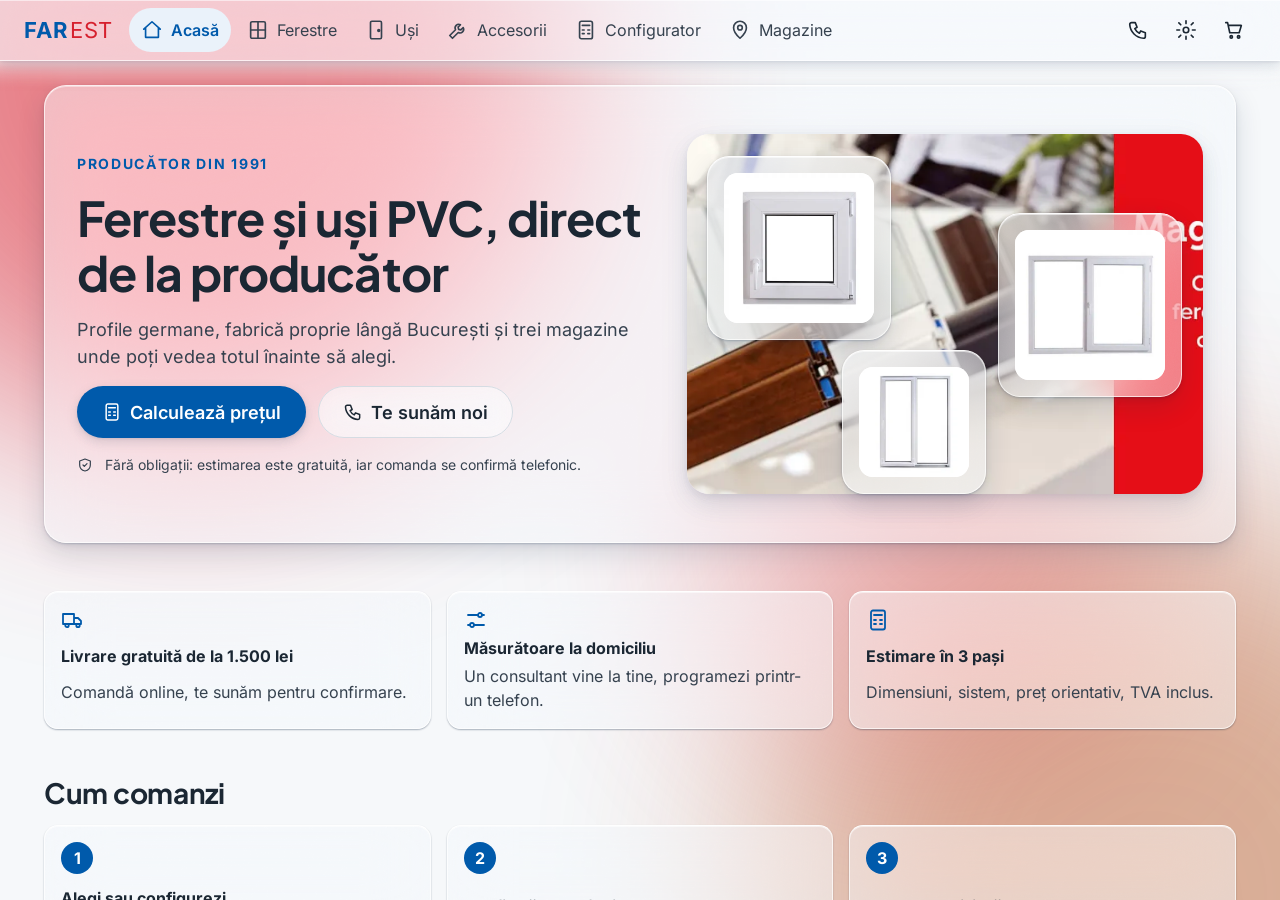
==== mockup/index.html @ ead3326f "Performance: WebP images, LCP hints, deferred scripts, ambient restyle fix, Lighthouse CI; sw v46 - " ====
<!doctype html>
<html lang="ro" data-ambient="on">
<head>
<meta charset="utf-8">
<meta name="viewport" content="width=device-width, initial-scale=1">
<title>FAR EST · Mockup</title>
<meta name="robots" content="noindex, nofollow">
<meta name="description" content="Design mockup for the FAR EST windows and doors webshop.">
<meta name="theme-color" content="#005aab">
<script>/* before the first paint: the attributes applyEnv() (js/app.js) sets from data/config.js layouts, so the frame, header and tab bar are laid out once and do not move when the app boots */
(function(){var d=document.documentElement,s={};try{s=JSON.parse(localStorage.getItem('farest.mock.v1'))||{}}catch(e){}
var w=innerWidth,l=s.layout||'auto',e=l!=='auto'?l:w>=1100?'wide':w>=700?'regular':'compact',W={compact:420,regular:860,wide:1280};
d.dataset.layout=l;d.dataset.eff=e;d.dataset.nav=e==='compact'?'tabs':'bar';d.style.setProperty('--cols',{compact:1,regular:2,wide:3}[e]);d.style.setProperty('--frame-w',l==='auto'?'100%':W[l]+'px');})();</script>
<link rel="manifest" href="manifest.webmanifest">
<!-- boot data (FE.config.content, read by FE.loadAll): fetched in parallel with the scripts instead of after them -->
<link rel="preload" href="content/products.csv" as="fetch" crossorigin>
<link rel="preload" href="content/configurator.json" as="fetch" crossorigin>
<link rel="preload" href="content/api-contract.json" as="fetch" crossorigin>
<link rel="preload" href="content/shops.yaml" as="fetch" crossorigin>
<link rel="preload" href="content/offers.json" as="fetch" crossorigin>
<link rel="preload" href="content/faq.yaml" as="fetch" crossorigin>
<link rel="preload" href="content/site-images.yaml" as="fetch" crossorigin>
<link rel="icon" href="icons/icon.svg" type="image/svg+xml">
<link rel="apple-touch-icon" href="icons/icon.svg">
<link rel="stylesheet" href="css/fonts.css">
<link rel="stylesheet" href="css/tokens.css">
<link rel="stylesheet" href="css/base.css">
<link rel="stylesheet" href="css/surfaces.css">
<link rel="stylesheet" href="css/layout.css">
<link rel="stylesheet" href="css/components.css">
<link rel="stylesheet" href="css/overlays.css">
<link rel="stylesheet" href="css/configurator.css">
<link rel="stylesheet" href="css/glass.css">
<link rel="stylesheet" href="css/chrome.css">
<link rel="stylesheet" href="css/motion.css">
</head>
<body>
<div id="device">
  <div class="ambient" aria-hidden="true"><i></i><i></i><i></i></div>
  <div id="frame">
    <a class="skip" href="#view" data-action="skip">Skip</a>
    <header id="top" class="top acrylic thick"></header>
    <main id="view" tabindex="-1"></main>
    <footer id="foot" class="foot"></footer>
    <nav id="tabs" class="tabs acrylic thick" aria-label="Main"></nav>
  </div>
  <div id="overlays"></div>
  <div id="toasts" aria-live="polite"></div>
</div>
<script defer src="data/config.js"></script>
<script defer src="data/catalog.js"></script>
<script defer src="data/content.js"></script>
<script defer src="js/core/util.js"></script>
<script defer src="js/core/parse.js"></script>
<script defer src="js/core/store.js"></script>
<script defer src="js/core/loader.js"></script>
<script defer src="js/core/contract.js"></script>
<script defer src="js/core/i18n.js"></script>
<script defer src="js/core/api.js"></script>
<script defer src="js/core/prices.js"></script>
<script defer src="js/core/router.js"></script>
<script defer src="js/core/actions.js"></script>
<script defer src="js/ui/icons.js"></script>
<script defer src="js/ui/ambient.js"></script>
<script defer src="js/ui/glass.js"></script>
<script defer src="js/ui/chrome.js"></script>
<script defer src="js/ui/motion.js"></script>
<script defer src="js/ui/toast.js"></script>
<script defer src="js/ui/overlay.js"></script>
<script defer src="js/ui/components.js"></script>
<script defer src="js/views/overlays.js"></script>
<script defer src="js/cfg/rules.js"></script>
<script defer src="js/cfg/draw.js"></script>
<script defer src="js/cfg/projects.js"></script>
<script defer src="js/views/pages.js"></script>
<script defer src="js/views/configurator.js"></script>
<script defer src="js/app.js"></script>
</body>
</html>
---- mockup/css/fonts.css ----
/* Self-hosted Inter (text) and Plus Jakarta Sans (headings). Latin + latin-ext cover Romanian ă â î ș ț. SIL OFL. */
@font-face { font-family: "Inter"; font-style: normal; font-weight: 400 700; font-display: swap; src: url("../fonts/inter-latin-ext.woff2") format("woff2"); unicode-range: U+0100-02BA, U+02BD-02C5, U+02C7-02CC, U+02CE-02D7, U+02DD-02FF, U+0304, U+0308, U+0329, U+1D00-1DBF, U+1E00-1E9F, U+1EF2-1EFF, U+2020, U+20A0-20AB, U+20AD-20C4, U+2113, U+2C60-2C7F, U+A720-A7FF; }
@font-face { font-family: "Inter"; font-style: normal; font-weight: 400 700; font-display: swap; src: url("../fonts/inter-latin.woff2") format("woff2"); unicode-range: U+0000-00FF, U+0131, U+0152-0153, U+02BB-02BC, U+02C6, U+02DA, U+02DC, U+0304, U+0308, U+0329, U+2000-206F, U+20AC, U+2122, U+2191, U+2193, U+2212, U+2215, U+FEFF, U+FFFD; }
@font-face { font-family: "Plus Jakarta Sans"; font-style: normal; font-weight: 600 800; font-display: swap; src: url("../fonts/plus-jakarta-sans-latin-ext.woff2") format("woff2"); unicode-range: U+0100-02BA, U+02BD-02C5, U+02C7-02CC, U+02CE-02D7, U+02DD-02FF, U+0304, U+0308, U+0329, U+1D00-1DBF, U+1E00-1E9F, U+1EF2-1EFF, U+2020, U+20A0-20AB, U+20AD-20C4, U+2113, U+2C60-2C7F, U+A720-A7FF; }
@font-face { font-family: "Plus Jakarta Sans"; font-style: normal; font-weight: 600 800; font-display: swap; src: url("../fonts/plus-jakarta-sans-latin.woff2") format("woff2"); unicode-range: U+0000-00FF, U+0131, U+0152-0153, U+02BB-02BC, U+02C6, U+02DA, U+02DC, U+0304, U+0308, U+0329, U+2000-206F, U+20AC, U+2122, U+2191, U+2193, U+2212, U+2215, U+FEFF, U+FFFD; }
---- mockup/css/tokens.css ----
/* Design tokens. Primitives -> semantic -> component. Nothing below this file hardcodes a colour, size or duration. */
@property --amb-a { syntax: '<color>'; inherits: true; initial-value: #005aab; }
@property --amb-b { syntax: '<color>'; inherits: true; initial-value: #6aa9e0; }

:root {
  /* primitives (from okf/design/redesign-direction.md) */
  --blue-50: #eaf2fa; --blue-600: #005aab; --blue-700: #004a8f; --blue-300: #6aa9e0;
  --red-600: #d6202e;
  --ink-900: #1b2733; --ink-600: #36424f; --line-200: #d5dce3; --bg-100: #f6f8fa;
  --ok: #17692b; --warn: #8a5a00; --err: #b3261e;

  /* spacing, 8px grid */
  --s-1: .25rem; --s-2: .5rem; --s-3: .75rem; --s-4: 1rem; --s-5: 1.5rem; --s-6: 2rem; --s-7: 3rem; --s-8: 4.5rem;
  /* type */
  --font: "Inter", system-ui, -apple-system, "Segoe UI", Roboto, sans-serif;
  --font-display: "Plus Jakarta Sans", "Inter", system-ui, -apple-system, "Segoe UI", Roboto, sans-serif;
  --fs-sm: .875rem; --fs-md: 1rem; --fs-lg: 1.125rem; --fs-xl: 1.375rem; --fs-2xl: 1.75rem; --fs-3xl: 2.25rem; --fs-4xl: 3rem;
  --lh: 1.5; --lh-tight: 1.15;
  /* shape */
  --r-sm: 8px; --r-md: 14px; --r-lg: 22px; --r-pill: 999px;
  --hit: 44px;
  /* blur levels */
  --blur-1: 14px; --blur-2: 34px; --blur-3: 60px; --blur-ambient: 110px;
  /* motion */
  --dur-1: 120ms; --dur-2: 220ms; --dur-3: 420ms; --dur-ambient: 3200ms; --dur-bars: 900ms;
  --ease: cubic-bezier(.2,.8,.2,1); --ease-ambient: cubic-bezier(.45,0,.25,1);
  /* z layers; overlays add --depth */
  --z-nav: 20; --z-overlay: 100; --z-toast: 1000;

  --density: 1;
}

/* light scheme (default) */
:root, :root[data-theme="light"] {
  color-scheme: light;
  --bg: var(--bg-100); --text: var(--ink-900); --text-2: var(--ink-600); --line: var(--line-200);
  --brand: var(--blue-600); --brand-strong: var(--blue-700); --brand-soft: var(--blue-50); --on-brand: #fff;
  --surface: #fff;
  --acr-bg: rgb(255 255 255 / .40); --acr-bg-strong: rgb(255 255 255 / .62); --acr-border: rgb(255 255 255 / .75);
  --frost-a: rgb(255 255 255 / .55); --frost-b: rgb(255 255 255 / .08); --frost-bright: 1.06; --frost-edge: rgb(255 255 255 / .85);
  --acr-tint: rgb(0 90 171 / .06);
  --scrim: rgb(14 24 36 / .38);
  --shadow-rgb: 16 40 70; --shadow-a: .14;
  --amb-opacity: .6;
  --noise-opacity: .16;
}
:root[data-theme="dark"] {
  color-scheme: dark;
  --bg: #0d141b; --text: #eaf0f6; --text-2: #bdc9d5; --line: #2a3745;
  --brand: #9ccefa; --brand-strong: #a6d2fa; --brand-soft: #14283b; --on-brand: #04121f;
  --surface: #16202a;
  --acr-bg: rgb(28 40 54 / .38); --acr-bg-strong: rgb(20 30 42 / .66); --acr-border: rgb(255 255 255 / .14);
  --frost-a: rgb(255 255 255 / .12); --frost-b: rgb(255 255 255 / .02); --frost-bright: .96; --frost-edge: rgb(255 255 255 / .22);
  --acr-tint: rgb(90 168 240 / .08);
  --scrim: rgb(0 0 0 / .55);
  --shadow-rgb: 0 0 0; --shadow-a: .5;
  --amb-opacity: .45;
  --noise-opacity: .2;
  --ok: #7fdc9a; --warn: #e0b04a; --err: #ff8a80; --logo-red: #ff9aa2;
}
@media (prefers-color-scheme: dark) { :root:not([data-theme]) { color-scheme: dark; } }

/* elevation: five levels, shadow tinted by the ambient context */
:root {
  --e-1: 0 1px 2px rgb(var(--shadow-rgb) / calc(var(--shadow-a) * .8)), 0 1px 1px rgb(var(--shadow-rgb) / calc(var(--shadow-a) * .5));
  --e-2: 0 4px 12px rgb(var(--shadow-rgb) / var(--shadow-a)), 0 1px 3px rgb(var(--shadow-rgb) / calc(var(--shadow-a) * .6));
  --e-3: 0 10px 28px rgb(var(--shadow-rgb) / var(--shadow-a)), 0 3px 8px rgb(var(--shadow-rgb) / calc(var(--shadow-a) * .6));
  --e-4: 0 22px 54px rgb(var(--shadow-rgb) / calc(var(--shadow-a) * 1.2)), 0 6px 16px rgb(var(--shadow-rgb) / calc(var(--shadow-a) * .7));
  --e-5: 0 40px 90px rgb(var(--shadow-rgb) / calc(var(--shadow-a) * 1.5)), 0 12px 28px rgb(var(--shadow-rgb) / calc(var(--shadow-a) * .8));
}

/* illustration tokens */
:root { --glass-a: #cfe6f7; --glass-b: #8fbbe0; --glass-line: rgb(255 255 255 / .75); }
:root[data-theme="dark"] { --glass-a: #3a5a78; --glass-b: #1d3347; --glass-line: rgb(255 255 255 / .35); }
---- mockup/css/base.css ----
*, *::before, *::after { box-sizing: border-box; }
html { -webkit-text-size-adjust: 100%; }
body { margin: 0; font: var(--fs-md)/var(--lh) var(--font); color: var(--text); background: var(--bg); min-height: 100dvh; overflow-x: hidden; }
h1,h2,h3,h4,p { margin: 0; }
h1,h2,h3,h4 { font-family: var(--font-display); font-weight: 700; }
h1 { font-size: var(--fs-3xl); line-height: var(--lh-tight); letter-spacing: -.02em; }
h2 { font-size: var(--fs-2xl); line-height: var(--lh-tight); letter-spacing: -.01em; }
h3 { font-size: var(--fs-lg); }
a { color: var(--brand); text-underline-offset: 3px; }
img, svg { max-width: 100%; display: block; }
button, input, select { font: inherit; color: inherit; }
button { cursor: pointer; }
:focus-visible { outline: 3px solid var(--brand); outline-offset: 2px; border-radius: var(--r-sm); }
[hidden] { display: none !important; }
.sr-only { position: absolute; width: 1px; height: 1px; overflow: hidden; clip: rect(0 0 0 0); white-space: nowrap; }
.muted { color: var(--text-2); }
.row { display: flex; gap: var(--s-3); align-items: center; flex-wrap: wrap; }
.stack { display: grid; gap: var(--s-4); }
.spread { justify-content: space-between; }
@media (prefers-reduced-motion: reduce) { *, *::before, *::after { transition-duration: 1ms !important; animation-duration: 1ms !important; } }
---- mockup/css/surfaces.css ----
/* Ambient layer: blurred colour fields that follow the context (route, product colour, picture). */
.ambient { position: fixed; inset: 0; z-index: -1; overflow: hidden; pointer-events: none; }
/* the colours change at once on :root (one style pass) and glide only on the three light blobs: a transition of an inherited
   property on :root would restyle every element on every frame for --dur-ambient */
.ambient i { transition: --amb-a var(--dur-ambient) var(--ease-ambient), --amb-b var(--dur-ambient) var(--ease-ambient); }
.ambient i { position: absolute; width: 60vmax; height: 60vmax; border-radius: 50%; filter: blur(var(--blur-ambient)); opacity: var(--amb-opacity); }
.ambient i:nth-child(1) { background: var(--amb-a); top: -25vmax; left: -15vmax; }
.ambient i:nth-child(2) { background: var(--amb-b); bottom: -30vmax; right: -20vmax; }
.ambient i:nth-child(3) { background: var(--amb-a); width: 35vmax; height: 35vmax; top: 35%; left: 55%; opacity: calc(var(--amb-opacity) * .5); }
:root[data-ambient="off"] .ambient { display: none; }

/* Frosted acrylic: sheen gradient over a translucent fill, heavy blur + saturation, grain, light edge, inner glow, elevation. */
.acrylic { position: relative; border: 1px solid var(--acr-border);
  background: linear-gradient(145deg, var(--frost-a), var(--frost-b) 62%), var(--acr-bg);
  -webkit-backdrop-filter: blur(var(--blur-2)) saturate(1.5) brightness(var(--frost-bright)); backdrop-filter: blur(var(--blur-2)) saturate(1.5) brightness(var(--frost-bright));
  box-shadow: var(--e-2), inset 0 1px 0 var(--frost-edge), inset 0 0 0 1px rgb(255 255 255 / .12), inset 0 -22px 34px -28px var(--frost-edge); isolation: isolate; }
.acrylic::before, .foot::before { content: ""; position: absolute; inset: 0; border-radius: inherit; z-index: -1; pointer-events: none; opacity: var(--noise-opacity); mix-blend-mode: soft-light;
  background-image: url("data:image/svg+xml,%3Csvg xmlns='http://www.w3.org/2000/svg' width='160' height='160'%3E%3Cfilter id='n'%3E%3CfeTurbulence type='fractalNoise' baseFrequency='1.15' numOctaves='3' stitchTiles='stitch'/%3E%3CfeColorMatrix values='0 0 0 0 1 0 0 0 0 1 0 0 0 0 1 0 0 0 .9 0'/%3E%3C/filter%3E%3Crect width='100%25' height='100%25' filter='url(%23n)'/%3E%3C/svg%3E"); }
.acrylic.thick { background: linear-gradient(145deg, var(--frost-a), var(--frost-b) 70%), var(--acr-bg-strong); backdrop-filter: blur(var(--blur-3)) saturate(1.7) brightness(var(--frost-bright)); -webkit-backdrop-filter: blur(var(--blur-3)) saturate(1.7) brightness(var(--frost-bright)); }
@supports not ((backdrop-filter: blur(1px)) or (-webkit-backdrop-filter: blur(1px))) { .acrylic { background: var(--surface); } }

.e-1 { box-shadow: var(--e-1); } .e-2 { box-shadow: var(--e-2); } .e-3 { box-shadow: var(--e-3); }
.e-4 { box-shadow: var(--e-4); } .e-5 { box-shadow: var(--e-5); }
.lift { transition: transform var(--dur-2) var(--ease), box-shadow var(--dur-2) var(--ease); }
.lift:hover { transform: translateY(-3px); box-shadow: var(--e-4); }
---- mockup/css/layout.css ----
/* Layout engine: #device is the viewport (or a fixed-width preview frame); everything keys off [data-eff] (compact | regular | wide), never off media queries. */
html, body { height: 100%; }
body { background: var(--bg); overflow: hidden; display: grid; place-items: center; }
#device { position: relative; width: var(--frame-w, 100%); height: 100dvh; max-width: 100%; overflow: hidden; contain: layout paint; background: var(--bg); transition: width var(--dur-3) var(--ease), border-radius var(--dur-3) var(--ease); }
html:not([data-layout="auto"]) body { background: color-mix(in srgb, var(--bg) 70%, #000 12%); }
html:not([data-layout="auto"]) #device { height: min(100dvh - 2 * var(--s-4), 960px); border-radius: var(--r-lg); box-shadow: var(--e-5); outline: 1px solid var(--line); }
html[data-layout="compact"] #device { border-radius: 36px; }
.ambient { position: absolute; z-index: 0; }
#frame { position: relative; z-index: 1; height: 100%; overflow-y: auto; overflow-x: hidden; scroll-behavior: smooth; display: flex; flex-direction: column; }
#view { flex: 1 0 auto; min-height: calc(100% - 61px); width: 100%; max-width: 1240px; margin: 0 auto; padding: var(--s-5) var(--s-5) var(--s-7); display: grid; gap: var(--s-7); align-content: start; outline: none; }
html[data-eff="compact"] #view { padding: var(--s-4) var(--s-4) var(--s-6); gap: var(--s-6); }
#view[aria-busy="true"] { opacity: .5; }
#view > * { animation: rise var(--dur-3) var(--ease) both; }
@keyframes rise { from { opacity: 0; transform: translateY(10px); } }

.skip { position: absolute; left: var(--s-3); top: -60px; z-index: 5; background: var(--brand); color: var(--on-brand); padding: var(--s-2) var(--s-4); border-radius: var(--r-sm); }
.skip:focus { top: var(--s-3); }

/* top bar */
.top { position: sticky; top: 0; z-index: var(--z-nav); display: flex; align-items: center; gap: var(--s-4); padding: var(--s-2) var(--s-5); border-width: 0 0 1px; border-radius: 0; box-shadow: var(--e-2); }
html[data-eff="compact"] .top { padding: var(--s-2) var(--s-4); }
.logo { font-size: var(--fs-xl); letter-spacing: .04em; text-decoration: none; color: var(--text); display: flex; gap: 2px; }
.logo b { color: var(--brand); } .logo span { color: var(--logo-red, var(--red-600)); }
.topnav { display: flex; gap: var(--s-1); flex: 1; }
.navlink, .tab { display: inline-flex; align-items: center; gap: var(--s-2); text-decoration: none; color: var(--text-2); min-height: var(--hit); padding: 0 var(--s-3); border-radius: var(--r-pill); transition: background var(--dur-1), color var(--dur-1); }
.navlink:hover { background: var(--acr-tint); color: var(--text); }
[aria-current="page"] { color: var(--brand); background: var(--brand-soft); font-weight: 600; }
.top-actions { display: flex; gap: var(--s-1); margin-left: auto; }
html[data-eff="regular"] .navlink span { display: none; }
html[data-nav="tabs"] .topnav { display: none; }

/* bottom tab bar (compact) */
.tabs { display: none; }
html[data-nav="tabs"] .tabs { display: grid; grid-auto-flow: column; grid-auto-columns: 1fr; position: fixed; left: 0; right: 0; bottom: 0; z-index: var(--z-nav); border-width: 1px 0 0; border-radius: 0; padding: var(--s-1) var(--s-2) calc(var(--s-1) + env(safe-area-inset-bottom)); box-shadow: 0 -4px 16px rgb(var(--shadow-rgb) / var(--shadow-a)); }
.tab { flex-direction: column; gap: 2px; font-size: .72rem; padding: var(--s-1); border-radius: var(--r-md); justify-content: center; }

.foot { padding: var(--s-6) var(--s-5); max-width: 1240px; width: 100%; margin: 0 auto; }
.foot-in { display: grid; grid-template-columns: repeat(var(--cols), 1fr); gap: var(--s-4); }

/* grids: one column count per layout */
.grid { display: grid; gap: var(--s-4); }
.grid.cards { grid-template-columns: repeat(var(--cols), minmax(0, 1fr)); }
.grid.tiles { grid-template-columns: repeat(var(--cols), minmax(0, 1fr)); }
.grid.facts { grid-template-columns: repeat(var(--cols), minmax(0, 1fr)); }
html[data-eff="wide"] .grid.facts { grid-template-columns: repeat(4, 1fr); }
html[data-eff="regular"] .grid.facts { grid-template-columns: repeat(2, 1fr); }
html[data-eff="wide"] .grid.tiles { grid-template-columns: repeat(4, 1fr); }
.catalog { display: grid; gap: var(--s-5); grid-template-columns: 1fr; align-items: start; }
html[data-eff="wide"] .catalog { grid-template-columns: 260px 1fr; }
html[data-eff="wide"] .catalog .grid.cards { grid-template-columns: repeat(2, 1fr); }
@media (min-width: 1500px) { html[data-eff="wide"][data-layout="auto"] .catalog .grid.cards { grid-template-columns: repeat(3, 1fr); } }
html:not([data-eff="wide"]) .aside { display: none; }


.aside { padding: var(--s-4); border-radius: var(--r-md); position: sticky; top: 84px; }
.pdp { display: grid; gap: var(--s-5); grid-template-columns: 1fr; }
html[data-eff="wide"] .pdp, html[data-eff="regular"] .pdp { grid-template-columns: 1.2fr 1fr; }
.pdp-spec { grid-column: 1 / -1; }
html[data-eff="wide"] .buybox { position: sticky; top: 84px; align-self: start; }
.split { display: grid; gap: var(--s-5); grid-template-columns: 1fr; }
html:not([data-eff="compact"]) #view .split { grid-template-columns: 1fr 1.2fr; align-items: start; }
.split-band { display: flex; gap: var(--s-4); align-items: center; justify-content: space-between; padding: var(--s-5); border-radius: var(--r-lg); flex-wrap: wrap; }
.page-head { display: grid; gap: var(--s-2); }
html[data-eff="compact"] h1 { font-size: var(--fs-2xl); }
html[data-eff="wide"] .btn.only-compact { display: none; }

/* the footer waits for the first view, so it does not slide down as content arrives */
#view:empty + .foot { visibility: hidden; }
/* reserve the header and tab bar height before their items are drawn, so a late font or icon does not shift the page */
.top { min-height: calc(var(--hit) + var(--s-4) + 1px); }
html[data-nav="tabs"] .tabs { height: calc(var(--hit) + var(--s-2) + 1px + env(safe-area-inset-bottom)); }
/* the bar is fixed (a sticky bar re-anchors as the content grows and was counted as a layout shift); its height is reserved at the end of the scroller */
html[data-nav="tabs"] #frame { padding-bottom: var(--tabs-h); }
/* the bars keep their natural height: with an explicit min-height above, a taller header (the corporate one) would otherwise be shrunk by the flex column and overlap the page */
#top, #tabs { flex-shrink: 0; }
---- mockup/css/components.css ----
/* Buttons */
.btn { display: inline-flex; align-items: center; justify-content: center; gap: var(--s-2); min-height: var(--hit); padding: 0 var(--s-4); border-radius: var(--r-pill); border: 1px solid transparent; font-weight: 600; text-decoration: none; transition: transform var(--dur-1), box-shadow var(--dur-2), background var(--dur-1); white-space: nowrap; }
.btn:active { transform: scale(.97); }
.btn.primary { background: var(--brand); color: var(--on-brand); box-shadow: var(--e-2); }
.btn.primary:hover { background: var(--brand-strong); box-shadow: var(--e-3); }
.btn.ghost { background: var(--acr-bg); border-color: var(--line); color: var(--text); -webkit-backdrop-filter: blur(var(--blur-1)); backdrop-filter: blur(var(--blur-1)); }
.btn.ghost:hover { background: var(--acr-bg-strong); box-shadow: var(--e-2); }
.btn.link { background: none; color: var(--brand); padding: 0 var(--s-2); }
.btn.lg { min-height: 52px; padding: 0 var(--s-5); font-size: var(--fs-lg); }
.btn.block { width: 100%; }
.btn.small { min-height: 32px; font-size: var(--fs-sm); }
.btn:disabled { opacity: .55; cursor: progress; }
.grow { flex: 1; }
.icon-btn { position: relative; display: inline-grid; place-items: center; width: var(--hit); height: var(--hit); border-radius: 50%; border: 0; background: none; color: var(--text); transition: background var(--dur-1); }
.icon-btn:hover { background: var(--acr-tint); }
.icon-btn.sm { width: 32px; height: 32px; border: 1px solid var(--line); }
.badge-dot { position: absolute; top: 4px; right: 2px; min-width: 18px; height: 18px; padding: 0 4px; border-radius: 9px; background: var(--red-600); color: #fff; font-size: .7rem; font-weight: 700; display: grid; place-items: center; }

/* Cards */
.card { border-radius: var(--r-lg); overflow: hidden; display: flex; flex-direction: column; }
.card-art { display: grid; place-items: center; padding: var(--s-3); overflow: hidden; min-height: 200px; }
.card-art .photo { height: 200px; width: 100%; transition: transform var(--dur-3) var(--ease); }
.card:hover .card-art .photo { transform: scale(1.04); }
.card-body { display: grid; gap: var(--s-3); padding: var(--s-4); }
.card h3 a { color: var(--text); text-decoration: none; }
.card h3 a:hover { color: var(--brand); }
.card-actions > * { flex: 1; }
.skeleton { min-height: 360px; background: linear-gradient(100deg, var(--acr-bg) 30%, var(--acr-bg-strong) 50%, var(--acr-bg) 70%) 0 0 / 200% 100%; animation: shimmer 1.2s linear infinite; }
@keyframes shimmer { to { background-position: -200% 0; } }
.part-art { color: var(--brand); padding: var(--s-5); }
.win { height: 100%; max-height: 360px; }

.hero { padding: var(--s-7) var(--s-6); border-radius: var(--r-lg); display: grid; gap: var(--s-4); background-image: linear-gradient(135deg, var(--acr-tint), transparent 60%); }
html[data-eff="compact"] .hero { padding: var(--s-6) var(--s-5); }
html[data-eff="wide"] .hero h1 { font-size: var(--fs-4xl); max-width: 18ch; }
.eyebrow { text-transform: uppercase; letter-spacing: .12em; font-size: var(--fs-sm); color: var(--brand); font-weight: 700; }
.lead { font-size: var(--fs-lg); color: var(--text-2); max-width: 60ch; }
.fact { display: grid; gap: var(--s-1); padding: var(--s-4); border-radius: var(--r-md); }
.fact-ico { color: var(--brand); }
.tile { text-align: left; display: grid; gap: var(--s-2); padding: var(--s-4); border-radius: var(--r-md); border: 1px solid var(--acr-border); color: var(--text); }
h2 { margin-bottom: var(--s-4); }
.row.spread h2 { margin-bottom: 0; }
section > .row.spread { margin-bottom: var(--s-4); }

/* Chips, badges, price */
.chip { display: inline-flex; align-items: center; min-height: 26px; padding: 0 var(--s-3); border-radius: var(--r-pill); background: var(--brand-soft); color: var(--brand-strong); font-size: var(--fs-sm); border: 1px solid transparent; }
.chip.accent { background: color-mix(in srgb, var(--red-600) 12%, transparent); color: var(--red-600); }
:root[data-theme="dark"] .chip.accent { color: #ff9aa2; }
button.chip { cursor: pointer; }
.btn-chip[aria-pressed="true"] { background: var(--brand); color: var(--on-brand); }
.chips { gap: var(--s-2); }
.badge { padding: 2px var(--s-3); border-radius: var(--r-pill); font-size: var(--fs-sm); font-weight: 600; border: 1px solid currentColor; }
.badge[data-tone="ok"] { color: var(--ok); } .badge[data-tone="warn"] { color: var(--warn); } .badge[data-tone="info"] { color: var(--brand); }
.price { font-weight: 700; font-size: var(--fs-xl); font-variant-numeric: tabular-nums; }
.price.big, .big .price { font-size: var(--fs-2xl); }
.vat { font-size: var(--fs-sm); margin-left: var(--s-2); }
.stars { display: inline-flex; align-items: center; gap: 2px; color: var(--warn); font-size: var(--fs-sm); }
:root[data-theme="dark"] .stars { color: #f0c24b; }
.small { font-size: var(--fs-sm); } .center { text-align: center; justify-items: center; }

/* Forms */
.field { display: grid; gap: var(--s-1); font-size: var(--fs-sm); font-weight: 600; }
.field small { font-weight: 400; }
input[type=text], input[type=tel], input[type=search], select { min-height: var(--hit); padding: 0 var(--s-3); border-radius: var(--r-sm); border: 1px solid var(--line); background: var(--acr-bg-strong); width: 100%; font-weight: 400; }
input[aria-invalid=true] { border-color: var(--err); }
input[type=range] { width: 100%; accent-color: var(--brand); min-height: var(--hit); }
fieldset { border: 0; padding: 0; margin: 0; display: grid; gap: var(--s-2); }
legend { font-weight: 600; font-size: var(--fs-sm); margin-bottom: var(--s-2); padding: 0; }
.opt, .check { display: flex; align-items: center; gap: var(--s-2); min-height: var(--hit); padding: 0 var(--s-3); border: 1px solid var(--line); border-radius: var(--r-pill); background: var(--acr-bg); cursor: pointer; }
.check { border-radius: var(--r-md); justify-content: flex-start; } .check b { margin-left: auto; font-weight: 600; }
.opt.block { border-radius: var(--r-md); }
.opt:has(input:checked) { border-color: var(--brand); background: var(--brand-soft); }
.opt:has(input:focus-visible), .check:has(input:focus-visible) { outline: 3px solid var(--brand); }
input[type=radio], input[type=checkbox] { accent-color: var(--brand); width: 18px; height: 18px; }
.swatch { position: relative; cursor: pointer; }
.swatch input { position: absolute; opacity: 0; inset: 0; }
.swatch i { display: block; width: 40px; height: 40px; border-radius: 50%; border: 2px solid var(--acr-border); box-shadow: var(--e-2); transition: transform var(--dur-2) var(--ease); }
.swatch:hover i { transform: scale(1.12); }
.swatch:has(input:checked) i { outline: 3px solid var(--brand); outline-offset: 2px; }
.swatch:has(input:focus-visible) i { outline: 3px solid var(--brand); outline-offset: 3px; }
.error { color: var(--err); font-weight: 600; }
.seg { display: inline-flex; padding: 3px; border-radius: var(--r-pill); background: var(--acr-tint); border: 1px solid var(--line); flex-wrap: wrap; }
.seg-btn { min-height: 36px; padding: 0 var(--s-3); border: 0; border-radius: var(--r-pill); background: none; color: var(--text-2); font-size: var(--fs-sm); }
.seg-btn[aria-checked="true"] { background: var(--surface); color: var(--brand); font-weight: 700; box-shadow: var(--e-1); }

/* Misc */
.specs { display: grid; grid-template-columns: max-content 1fr; gap: var(--s-2) var(--s-5); margin: 0; }
.specs dt { color: var(--text-2); } .specs dd { margin: 0; font-weight: 600; display: flex; align-items: center; gap: var(--s-3); }
.meter { display: block; flex: 1; min-width: 60px; height: 8px; border-radius: 4px; background: var(--acr-tint); border: 1px solid var(--line); overflow: hidden; }
.meter i { display: block; height: 100%; width: calc(var(--v) * 100%); background: linear-gradient(90deg, var(--brand), var(--amb-b)); border-radius: 4px; transition: width var(--dur-3) var(--ease); }
.ticks, .plain, .lines, .steps { list-style: none; margin: 0; padding: 0; display: grid; gap: var(--s-2); }
.ticks li { display: flex; gap: var(--s-2); align-items: center; color: var(--text-2); }
.steps { counter-reset: s; } .steps li { counter-increment: s; padding-left: var(--s-6); position: relative; }
.steps li::before { content: counter(s); position: absolute; left: 0; width: 24px; height: 24px; border-radius: 50%; background: var(--brand); color: var(--on-brand); display: grid; place-items: center; font-size: var(--fs-sm); font-weight: 700; }
.callout { display: flex; gap: var(--s-2); padding: var(--s-3); border-radius: var(--r-md); background: var(--brand-soft); }
.breadcrumb { color: var(--text-2); font-size: var(--fs-sm); }
.pdp-art, .buybox, .pdp-spec { border-radius: var(--r-lg); padding: var(--s-5); }
.pdp-art { display: grid; place-items: center; min-height: 340px; }
.pdp-art .win { max-height: 320px; width: auto; filter: drop-shadow(0 18px 20px rgb(var(--shadow-rgb) / .3)); }
.buybox { display: grid; gap: var(--s-4); align-content: start; }
.preview { display: grid; place-items: center; gap: var(--s-2); padding: var(--s-4); border-radius: var(--r-md); background: var(--acr-tint); }
.preview .win { max-height: 220px; width: auto; }
.footer-bar { padding-top: var(--s-3); border-top: 1px solid var(--line); margin-top: var(--s-2); }
.pager { display: flex; gap: var(--s-2); margin-top: var(--s-5); justify-content: center; }
.page-btn { width: var(--hit); height: var(--hit); border-radius: 50%; border: 1px solid var(--line); background: var(--acr-bg); }
.page-btn[aria-current="true"] { background: var(--brand); color: var(--on-brand); border-color: var(--brand); }
.toolbar { margin-bottom: var(--s-4); }
.empty { padding: var(--s-7) 0; }
.big-check { display: grid; place-items: center; width: 72px; height: 72px; border-radius: 50%; background: color-mix(in srgb, var(--ok) 18%, transparent); color: var(--ok); }

.total { margin: var(--s-3) 0; }

/* Toasts */
#toasts { position: absolute; left: 0; right: 0; bottom: var(--s-5); display: grid; justify-items: center; gap: var(--s-2); z-index: var(--z-toast); pointer-events: none; }
.toast { padding: var(--s-3) var(--s-5); border-radius: var(--r-pill); opacity: 0; transform: translateY(12px) scale(.96); transition: all var(--dur-2) var(--ease); font-weight: 600; }
.toast.in { opacity: 1; transform: none; }
html[data-nav="tabs"] #toasts { bottom: 84px; }

/* Welcome page */
.hero { grid-template-columns: 1fr; overflow: hidden; }
html[data-eff="wide"] .hero { grid-template-columns: 1.15fr 1fr; align-items: center; }
.hero-copy { display: grid; gap: var(--s-4); align-content: start; }
.hero-art { position: relative; min-height: 280px; display: none; }
html:not([data-eff="compact"]) .hero-art { display: block; }
.float { position: absolute; padding: var(--s-4); border-radius: var(--r-lg); animation: bob 7s ease-in-out infinite; }
.float .win { height: 170px; width: auto; }
.float.f0 { left: 4%; top: 6%; } .float.f1 { right: 4%; top: 22%; animation-delay: -2.5s; } .float.f2 { left: 30%; bottom: 0; animation-delay: -5s; }
.float.f2 .win { height: 120px; }
@keyframes bob { 50% { transform: translateY(-12px); } }
.offer { display: grid; gap: var(--s-1); padding: var(--s-4); border-radius: var(--r-md); color: var(--text); text-decoration: none; }
.grid.offers { grid-template-columns: repeat(var(--cols), minmax(0, 1fr)); }
.how { list-style: none; margin: 0; padding: 0; grid-template-columns: repeat(var(--cols), minmax(0, 1fr)); }
.how li { display: grid; gap: var(--s-1); padding: var(--s-4); border-radius: var(--r-md); }
.num { width: 32px; height: 32px; border-radius: 50%; background: var(--brand); color: var(--on-brand); display: grid; place-items: center; font-weight: 700; margin-bottom: var(--s-2); }
.prose-band { display: grid; gap: var(--s-5); padding: var(--s-5); border-radius: var(--r-lg); }
html[data-eff="wide"] .prose-band { grid-template-columns: 1fr 1fr; align-items: center; }
.prose-band .grid.facts { grid-template-columns: repeat(2, 1fr) !important; }
.prose h2 { font-size: var(--fs-xl); margin: var(--s-4) 0 var(--s-2); } .prose h2:first-child { margin-top: 0; }
.prose p, .prose ul, .prose ol, .prose blockquote { margin: 0 0 var(--s-3); } .prose ul, .prose ol { padding-left: var(--s-5); }
.prose blockquote { padding: var(--s-3) var(--s-4); border-left: 4px solid var(--brand); background: var(--brand-soft); border-radius: var(--r-sm); }
.prose-page { padding: var(--s-6); border-radius: var(--r-lg); max-width: 760px; display: grid; gap: var(--s-4); }
.faq { display: grid; gap: var(--s-2); }
.faq details { border-radius: var(--r-md); padding: 0 var(--s-4); }
.faq summary { min-height: var(--hit); display: flex; align-items: center; cursor: pointer; font-weight: 600; list-style-position: outside; }
.faq details[open] summary { color: var(--brand); } .faq details p { padding-bottom: var(--s-3); }
.map-box { border-radius: var(--r-md); overflow: hidden; background: var(--acr-tint); border: 1px solid var(--line); aspect-ratio: 16 / 10; display: grid; place-items: center; }
.map-box iframe { width: 100%; height: 100%; border: 0; }
.map-consent { padding: var(--s-5); }

/* Photos (original shop pictures) */
.photo { display: block; object-fit: contain; background: #fff; border-radius: var(--r-md); max-width: 100%; }
:root[data-theme="dark"] .photo { filter: brightness(.93); }
.clamp { display: -webkit-box; -webkit-line-clamp: 2; -webkit-box-orient: vertical; overflow: hidden; }
.long { font-size: var(--fs-xl); }
.photo-plate { display: grid; place-items: center; background: #fff; border-radius: var(--r-md); padding: var(--s-3); box-shadow: var(--e-2); }
.photo-plate .photo, .pdp-art .photo { max-height: 440px; width: auto; max-width: 100%; box-shadow: none; }
.pdp-art { gap: var(--s-3); align-content: start; }
.thumbs { display: flex; gap: var(--s-2); flex-wrap: wrap; justify-content: center; }
.thumbs button { width: 64px; height: 64px; padding: 2px; border-radius: var(--r-sm); border: 2px solid var(--acr-border); background: #fff; overflow: hidden; }
.thumbs button[aria-current="true"] { border-color: var(--brand); box-shadow: var(--e-2); }
.thumbs img { width: 100%; height: 100%; object-fit: contain; }
.preview .photo { max-height: 320px; width: auto; }
.thumb .photo { width: 64px; height: 64px; }
.hero-photo { position: absolute; inset: 0; width: 100%; height: 100%; object-fit: cover; border-radius: var(--r-lg); box-shadow: var(--e-3); }
.hero-art { min-height: 360px; }
.float .photo { height: 150px; width: auto; }
.float.f2 .photo { height: 110px; }
.tile-photo, .wide-photo, .profile-photo { width: 100%; border-radius: var(--r-md); object-fit: cover; }
.tile-photo { aspect-ratio: 16 / 9; } .wide-photo { aspect-ratio: 16 / 9; margin-bottom: var(--s-3); }
.profile-photo { max-height: 220px; }

.card-title { font-size: var(--fs-lg); letter-spacing: 0; }
/* standalone text links (footer, shop details) keep a 24px target */
.foot a, .lines a, .row > a:not(.btn), .card-body > a:not(.btn) { display: inline-flex; align-items: center; min-height: 24px; }
.card-body p > a:not(.btn) { display: inline-flex; align-items: center; min-height: 24px; }
.card-title a { display: block; min-height: 24px; }

/* coarse pointers: every standalone target reaches 44px (links in running text excepted) */
@media (pointer: coarse) { .foot a, .lines a, .row > a:not(.btn), .card-body > a:not(.btn), .card-body p > a:not(.btn), .card-title a, .crumbs a, .breadcrumb a, .logo, .seg-btn, .btn.small { min-height: var(--hit); } .crumbs a, .breadcrumb a { display: inline-flex; align-items: center; min-width: var(--hit); justify-content: center; } .logo { align-items: center; padding-inline: var(--s-2); }
  .seg-btn, .row > a:not(.btn) { min-width: var(--hit); } .row.spread > a:not(.btn) { justify-content: flex-end; } }

/* card media blends with the pane: the white photo plate multiplies into the light pane and is dimmed on the dark one; heading links read as titles, not underlined links */
.card-art .photo { mix-blend-mode: multiply; }
:root[data-theme="dark"] .card-art .photo { mix-blend-mode: normal; filter: brightness(.68); }
.card-title a { color: var(--text); text-decoration: none; } .card-title a:hover { color: var(--brand); text-decoration: underline; }
---- mockup/css/overlays.css ----
/* Overlay layers. --above = how many layers sit on top; each recedes by that amount. */
#overlays { position: absolute; inset: 0; z-index: var(--z-overlay); pointer-events: none; }
.layer { position: absolute; inset: 0; display: grid; pointer-events: none; --above: 0; }
.layer > * { pointer-events: auto; }
.scrim { position: absolute; inset: 0; background: var(--scrim); opacity: 0; transition: opacity var(--dur-2) var(--ease), backdrop-filter var(--dur-2); -webkit-backdrop-filter: blur(0); backdrop-filter: blur(0); }
.layer.in .scrim { opacity: 1; -webkit-backdrop-filter: blur(var(--blur-2)) saturate(1.2); backdrop-filter: blur(var(--blur-2)) saturate(1.2); }
.layer[data-kind=popover] .scrim { background: transparent; backdrop-filter: none; }
.layer.out .scrim { opacity: 0; }

.panel { position: relative; display: flex; flex-direction: column; max-height: calc(100% - 2 * var(--s-5)); overflow: hidden; border-radius: var(--r-lg);
  margin: auto; width: min(560px, calc(100% - 2 * var(--s-4)));
  opacity: 0; transform: translateY(24px) scale(.96);
  transition: transform var(--dur-3) var(--ease), opacity var(--dur-2), filter var(--dur-2); transform-origin: 50% 100%; }
.layer[data-size=sm] .panel { width: min(400px, calc(100% - 2 * var(--s-4))); }
.layer[data-size=lg] .panel { width: min(860px, calc(100% - 2 * var(--s-4))); }
.layer.in .panel { opacity: 1; transform: none; }
.layer.out .panel { opacity: 0; transform: translateY(16px) scale(.97); }
/* receding: scale down, nudge up, dim */
.layer[data-covered=true] .panel { transform: translateY(calc(var(--above) * -16px)) scale(calc(1 - var(--above) * .035)); filter: brightness(calc(1 - var(--above) * .12)) saturate(.9); }
.layer[data-covered=true] .scrim { opacity: .55; }

.panel-head { display: flex; align-items: center; gap: var(--s-3); padding: var(--s-3) var(--s-3) var(--s-3) var(--s-5); border-bottom: 1px solid var(--line); flex-wrap: wrap; }
.panel-title { font-size: var(--fs-lg); margin: 0; flex: 1; min-width: 40%; }
.crumbs { display: flex; align-items: center; gap: var(--s-1); font-size: var(--fs-sm); color: var(--text-2); order: -1; flex-basis: 100%; }
.crumbs:empty { display: none; }
.crumb { background: none; border: 0; color: var(--brand); padding: 2px var(--s-1); border-radius: var(--r-sm); }
.crumb:hover { text-decoration: underline; }
.panel-body { padding: var(--s-5); overflow: auto; container-type: inline-size; display: grid; gap: var(--s-4); align-content: start; }
.panel-body .split { grid-template-columns: 1fr; }
@container (min-width: 520px) { .panel-body .split { grid-template-columns: 1fr 1.25fr; align-items: start; } }

/* drawer: slides from the end edge */
.layer[data-kind=drawer] .panel { margin: 0 0 0 auto; height: 100%; max-height: none; width: min(460px, 100%); border-radius: var(--r-lg) 0 0 var(--r-lg); transform: translateX(40px); transform-origin: 100% 50%; }
.layer[data-kind=drawer].in .panel { transform: none; }
.layer[data-kind=drawer][data-covered=true] .panel { transform: translateX(calc(var(--above) * -18px)) scale(calc(1 - var(--above) * .02)); }
.layer[data-kind=drawer] .panel-body { flex: 1; }

/* sheet and compact-layout modals/drawers: bottom sheets */
.layer[data-kind=sheet] .panel,
html[data-eff="compact"] .layer[data-kind=modal] .panel,
html[data-eff="compact"] .layer[data-kind=drawer] .panel { margin: auto 0 0; width: 100%; max-height: 92%; height: auto; border-radius: var(--r-lg) var(--r-lg) 0 0; transform: translateY(60px); }
html[data-eff="compact"] .layer[data-kind=drawer] .panel { height: 92%; }
.layer[data-kind=sheet].in .panel, html[data-eff="compact"] .layer.in .panel { transform: none; }
html[data-eff="compact"] .layer[data-covered=true] .panel { transform: translateY(calc(var(--above) * -14px)) scale(calc(1 - var(--above) * .04)); }
html[data-eff="compact"] .layer[data-kind=sheet] .panel-head::before, html[data-eff="compact"] .layer[data-kind=modal] .panel-head::before { content: ""; position: absolute; top: 6px; left: 50%; width: 36px; height: 4px; margin-left: -18px; border-radius: 2px; background: var(--line); }

/* popover: anchored, no scrim, lighter elevation */
.layer[data-kind=popover] .panel { position: absolute; margin: 0; width: min(320px, calc(100% - 24px)); max-height: 70%; transform-origin: 50% 0; border-radius: var(--r-md); box-shadow: var(--e-4); }
.layer[data-kind=popover] .panel-head { padding: var(--s-2) var(--s-2) var(--s-2) var(--s-4); }
.layer[data-kind=popover] .panel-body { padding: var(--s-4); }

/* cart lines */
.line { display: grid; grid-template-columns: 72px 1fr; gap: var(--s-3); padding: var(--s-3); border-radius: var(--r-md); background: var(--acr-tint); }
.thumb { display: grid; place-items: center; } .thumb .win { max-height: 64px; width: auto; }
.qty { display: inline-flex; align-items: center; gap: var(--s-2); } .qty output { min-width: 1.5ch; text-align: center; font-weight: 700; }
.free { display: grid; gap: var(--s-1); } .free.done small { color: var(--ok); font-weight: 600; }
---- mockup/css/configurator.css ----
/* Configurator: product picker, opening cards, finish columns, review, project list, summary (print). Tokens only. */
.cfg-crumb { margin: 0 0 var(--s-2); }
.cfg { display: grid; gap: var(--s-5); align-items: start; grid-template-columns: minmax(0, 1fr); }
html[data-eff="regular"] .cfg, html[data-eff="wide"] .cfg { grid-template-columns: minmax(0, 1fr) minmax(280px, 340px); }
html[data-eff="regular"] .cfg-side, html[data-eff="wide"] .cfg-side { position: sticky; top: var(--s-4); }
.cfg-main, .cfg-main > div { display: grid; gap: var(--s-5); min-width: 0; grid-template-columns: minmax(0, 1fr); }
.cfg h2 { font-size: var(--fs-lg); margin: 0 0 var(--s-3); } .cfg h3 { font-size: var(--fs-md); margin: var(--s-4) 0 var(--s-2); }
.cfg-sec { border-radius: var(--r-lg); padding: var(--s-4) var(--s-5) var(--s-5); min-width: 0; }
.cfg-sec[hidden], #c-panel[hidden], #c-review[hidden] { display: none; }

/* project bar */
.cfg-bar { display: flex; flex-wrap: wrap; gap: var(--s-3); align-items: center; justify-content: space-between; padding: var(--s-3) var(--s-4); border-radius: var(--r-lg); border-left: 4px solid var(--brand); }
.cfg-bar-info { display: grid; gap: 2px; min-width: 0; } .cfg-bar-info b { font-size: var(--fs-lg); overflow-wrap: anywhere; }
.cfg-bar-actions { flex-wrap: wrap; }
.cfg-status { display: inline-block; padding: 1px var(--s-2); border-radius: var(--r-pill); font-size: var(--fs-sm); font-weight: 700; border: 1px solid var(--line); width: fit-content; }
.cfg-status[data-s="OFERTA"] { color: var(--brand-strong); background: var(--brand-soft); } .cfg-status[data-s="PLATITA"] { color: var(--warn); } .cfg-status[data-s="FINALIZATA"] { color: var(--ok); }

/* cards */
.cfg-products, .cfg-forms { align-items: start; display: grid; gap: var(--s-3); grid-template-columns: repeat(auto-fill, minmax(min(100%, 230px), 1fr)); }
.cfg-card { position: relative; display: grid; gap: var(--s-2); align-content: start; padding: var(--s-3); text-align: left; border: 1px solid var(--line); border-radius: var(--r-md); background: var(--acr-bg); min-width: 0; }
.cfg-card:is(button) { cursor: pointer; min-height: var(--hit); }
.cfg-card[aria-pressed="true"], .cfg-card[data-chosen="true"] { border-color: var(--brand); background: var(--brand-soft); box-shadow: 0 0 0 1px var(--brand); }
.cfg-card:focus-visible { outline: 3px solid var(--brand); outline-offset: 2px; }
.cfg-product { grid-template-columns: 64px 1fr; align-items: center; } .cfg-product .cfg-art { height: 72px; }
.cfg-product .cfg-equip { grid-column: 1 / -1; display: grid; font-size: var(--fs-sm); color: var(--text-2); border-top: 1px solid var(--line); padding-top: var(--s-2); }
.cfg-card-text { display: grid; gap: 2px; } .cfg-card small, .cfg-cap { color: var(--text-2); font-size: var(--fs-sm); }
.cfg-text { gap: 2px; }
.cfg-art { display: grid; place-items: center; min-width: 0; } .cfg-art .cfg-svg { height: 100%; width: auto; max-width: 100%; }
.cfg-types { display: grid; gap: var(--s-3); grid-template-columns: repeat(auto-fill, minmax(min(100%, 260px), 1fr)); }
.cfg-type { padding: var(--s-3); } .cfg-type[hidden] { display: none; }
.cfg-type-pick { display: grid; gap: var(--s-1); justify-items: center; text-align: center; background: none; border: 0; padding: 0; cursor: pointer; }
.cfg-type-pick .cfg-art { height: 132px; } .cfg-type-pick b { font-size: var(--fs-md); }
.cfg-type-pick:focus-visible { outline: 3px solid var(--brand); outline-offset: 2px; }
.cfg-sides { display: grid; grid-template-columns: 1fr 1fr; gap: var(--s-2); } .cfg-sides .btn[aria-pressed="true"] { background: var(--brand); color: var(--on-brand); border-color: var(--brand); }
.cfg-thr { display: grid; gap: var(--s-1); font-size: var(--fs-sm); }

/* size and finish */
.cfg-dims { display: grid; gap: var(--s-4); grid-template-columns: repeat(auto-fit, minmax(150px, 1fr)); }
.cfg-dim { display: grid; gap: var(--s-1); align-content: start; }
input[type=number] { min-height: var(--hit); padding: 0 var(--s-3); border-radius: var(--r-sm); border: 1px solid var(--line); background: var(--acr-bg-strong); font-weight: 400; width: 100%; }
input[type=number][readonly] { opacity: .7; } input[type=number][aria-invalid=true] { border-color: var(--err); }
.error { color: var(--err); margin: 0; }
.cfg-finish { display: grid; gap: var(--s-4); grid-template-columns: repeat(auto-fit, minmax(230px, 1fr)); }
.cfg-col { display: grid; gap: var(--s-2); align-content: start; } .cfg-col > small { font-weight: 700; color: var(--text-2); }
.cfg-row { display: flex; gap: var(--s-2); align-items: stretch; }
.cfg-choice { flex: 1; min-width: 0; text-align: left; min-height: var(--hit); padding: var(--s-2) var(--s-3); border: 1px solid var(--line); border-radius: var(--r-sm); background: var(--acr-bg-strong); font-weight: 600; font-size: var(--fs-sm); cursor: pointer; }
.cfg-choice[aria-pressed="true"] { border-color: var(--brand); background: var(--brand-soft); color: var(--brand-strong); }
.cfg-choice:focus-visible, .cfg-info:focus-visible { outline: 3px solid var(--brand); outline-offset: 2px; }
.cfg-info { flex: none; width: 48px; min-height: var(--hit); display: grid; place-items: center; border: 1px solid var(--line); border-radius: var(--r-sm); background: var(--acr-bg-strong); padding: 3px; cursor: zoom-in; }
.cfg-info i { display: block; width: 100%; height: 100%; border-radius: 4px; min-height: 30px; } .cfg-info .cfg-svg { height: 36px; width: auto; }
.cfg-info-big { display: grid; place-items: center; } .cfg-info-big .cfg-svg { height: 160px; width: auto; } .cfg-tex { display: block; width: 100%; aspect-ratio: 1; border-radius: var(--r-md); border: 1px solid var(--line); }
.cfg-badge { display: inline-flex; align-items: center; gap: var(--s-1); font-size: var(--fs-sm); font-weight: 600; } .cfg-dot { width: 22px; height: 22px; border-radius: 50%; border: 1px solid var(--line); display: inline-block; }

/* review */
.cfg-review { display: grid; gap: var(--s-5); padding: var(--s-5); border-radius: var(--r-lg); grid-template-columns: minmax(0, 1fr); }
html[data-eff="regular"] .cfg-review, html[data-eff="wide"] .cfg-review { grid-template-columns: minmax(160px, 260px) minmax(0, 1fr); }
.cfg-review-art { display: grid; place-items: center; } .cfg-review-art .cfg-svg { height: 250px; width: auto; max-width: 100%; }
html[data-eff="compact"] .cfg-review-art .cfg-svg { height: 190px; }
.cfg-review-body { display: grid; gap: var(--s-3); align-content: start; min-width: 0; } .cfg-review-body p, .cfg-review-body h3 { margin: 0; }
.cfg-dimline { font-weight: 700; } .cfg-specs { list-style: none; margin: 0; padding: 0; display: flex; flex-wrap: wrap; gap: 2px var(--s-3); color: var(--text-2); font-size: var(--fs-sm); }
.cfg-notice { padding: var(--s-4); border-radius: var(--r-md); border: 1px solid var(--brand); border-left-width: 4px; background: var(--brand-soft); } .cfg-notice[hidden] { display: none; } .cfg-notice h3 { margin: 0 0 var(--s-2); }
.cfg-loading { display: flex; gap: var(--s-3); align-items: center; padding: var(--s-3); border: 1px solid var(--line); border-radius: var(--r-md); background: var(--acr-bg); } .cfg-loading small { display: block; }
.cfg-loading-win { display: grid; grid-template-columns: 1fr 1fr; gap: 3px; width: 38px; height: 44px; border: 2px solid var(--brand); padding: 3px; border-radius: 3px; flex: none; }
.cfg-loading-win i { background: var(--glass-b); animation: cfg-pane 2s ease-in-out infinite; } .cfg-loading-win i:nth-child(2) { animation-delay: .2s; } .cfg-loading-win i:nth-child(3) { animation-delay: .4s; } .cfg-loading-win i:nth-child(4) { animation-delay: .6s; }
@keyframes cfg-pane { 0%, 100% { opacity: .25; transform: scale(.8); } 45%, 65% { opacity: 1; transform: scale(1); } }
@media (prefers-reduced-motion: reduce) { .cfg-loading-win i { animation: none; opacity: .8; } }

/* project column */
.cfg-project { padding: var(--s-4); border-radius: var(--r-lg); display: grid; gap: var(--s-3); } .cfg-project h2 { margin: 0; }
.cfg-line { display: grid; grid-template-columns: 76px minmax(0, 1fr); gap: var(--s-3); padding: var(--s-3) 0; border-top: 1px solid var(--line); }
.cfg-line-art { display: grid; gap: var(--s-1); justify-items: center; align-content: start; } .cfg-line-art .cfg-svg { height: 82px; width: auto; max-width: 100%; }
.cfg-line-info { display: grid; gap: 2px; min-width: 0; } .cfg-line-info p { margin: 0; } .cfg-line-actions { gap: var(--s-1); flex-wrap: wrap; }
.cfg-total { margin: 0; font-size: var(--fs-md); } .cfg-total b { font-size: var(--fs-xl); }
.cfg-decor { text-align: center; justify-items: center; cursor: pointer; width: 100%; } .cfg-decor .cfg-svg { height: 110px; width: auto; max-width: 100%; border-radius: var(--r-sm); }
.cfg-decor-body { display: grid; gap: var(--s-4); } html[data-eff="regular"] .cfg-decor-body, html[data-eff="wide"] .cfg-decor-body { grid-template-columns: minmax(0, 1fr) 240px; }
.cfg-decor-art .cfg-svg { width: 100%; height: auto; border-radius: var(--r-md); } .room-leaf { transition: transform .5s ease; }
@media (prefers-reduced-motion: reduce) { .room-leaf { transition: none; } }

/* project manager */
.cfg-search { display: grid; gap: var(--s-3); grid-template-columns: repeat(auto-fit, minmax(150px, 1fr)); margin-bottom: var(--s-3); }
.cfg-plist { list-style: none; margin: 0; padding: 0; display: grid; gap: var(--s-2); }
.cfg-prow { display: flex; gap: var(--s-3); align-items: center; padding: var(--s-3); border: 1px solid var(--line); border-radius: var(--r-md); background: var(--acr-bg); flex-wrap: wrap; } .cfg-prow.is-active { border-color: var(--brand); }

/* panel product */
.cfg-panel { padding: var(--s-5); border-radius: var(--r-lg); display: grid; gap: var(--s-3); }
.cfg-panel .cfg-product .cfg-art { height: 70px; }
.cfg-pn-controls, .cfg-comps { display: grid; gap: var(--s-3); grid-template-columns: repeat(auto-fit, minmax(210px, 1fr)); }
.cfg-comp { border: 1px solid var(--line); border-radius: var(--r-md); padding: var(--s-3) var(--s-4); display: grid; gap: var(--s-3); min-width: 0; } .cfg-comp legend { font-weight: 700; padding: 0 var(--s-2); }
.cfg-comp select, .cfg-pn-controls select { min-height: var(--hit); padding: 0 var(--s-3); border-radius: var(--r-sm); border: 1px solid var(--line); background: var(--acr-bg-strong); width: 100%; }
.cfg-relation { margin: 0; }

/* summary page */
.cfg-sum { padding: var(--s-6); border-radius: var(--r-lg); display: grid; gap: var(--s-4); max-width: 980px; }
.cfg-sum-logo { width: 40px; height: 40px; } .cfg-sum h1, .cfg-sum p { margin: 0; }
.cfg-sum-row { display: grid; grid-template-columns: 110px minmax(0, 1fr); gap: var(--s-5); padding: var(--s-4) 0; border-top: 1px solid var(--line); break-inside: avoid; } .cfg-sum-row h2 { margin: 0 0 var(--s-1); font-size: var(--fs-lg); } .cfg-sum-row p { margin: var(--s-1) 0; }
.cfg-sum-art { display: grid; gap: var(--s-2); justify-items: center; align-content: start; } .cfg-sum-art .cfg-svg { height: 130px; width: auto; max-width: 100%; }
@media print {
  @page { size: A4; margin: 14mm; }
  body { background: #fff !important; } #top, #tabs, #foot, .ambient, #toasts, #overlays, .no-print { display: none !important; }
  #frame, #view { overflow: visible !important; height: auto !important; } .cfg-sum { box-shadow: none; border: 0; padding: 0; backdrop-filter: none; background: #fff; color: #111; max-width: none; }
  .cfg-sum-art, .cfg-badge { print-color-adjust: exact; -webkit-print-color-adjust: exact; }
}

/* touch: every control reaches the 44px target */
@media (pointer: coarse) { .cfg .btn.small, .cfg .btn.link, .cfg-line-actions .btn, .cfg-prow .btn { min-height: var(--hit); } }

.cfg-fixbar { display: none; }
html[data-eff="compact"] .cfg-fixbar:not([hidden]) { display: flex; align-items: center; justify-content: space-between; gap: var(--s-3); position: sticky; bottom: 64px; z-index: 5; margin-top: var(--s-4); padding: var(--s-2) var(--s-3) var(--s-2) var(--s-4); border-radius: var(--r-lg); background: color-mix(in srgb, var(--surface) 96%, transparent); transition: bottom var(--dur-bars) var(--ease-ambient); }
html[data-eff="compact"] .cfg-fixbar .price { display: block; font-size: var(--fs-xl); }
html[data-bars="hidden"] .cfg-fixbar { bottom: var(--s-3); }
html[data-eff="compact"] .cfg-fixbar:not([hidden]) { flex-wrap: wrap; max-width: 100%; box-sizing: border-box; }
.cfg-fixbar > * { min-width: 0; } .cfg-fixbar .btn { flex: 1 1 auto; justify-content: center; padding-inline: var(--s-3); }
---- mockup/css/glass.css ----
/* Frosted glass: opaque enough to read as a slab, with a hairline edge. An edge light follows the pointer or finger: it brightens the
   rim of the card nearest to it, with a soft glow, and fades in over 200ms and out over 800ms (data-lit marks the lit cards; no snap when the pointer leaves, exits the window or a touch ends) (--mx, --my, --glint set by js/ui/glass.js). */
@property --glint { syntax: "<number>"; inherits: true; initial-value: 0; }
:root { --rim-w: 1.2px; --edge-lit: 60 140 230; --edge-reach: 170px;
  --acr-bg: rgb(255 255 255 / .50); --acr-bg-strong: rgb(255 255 255 / .70); --frost-a: rgb(255 255 255 / .58); --frost-b: rgb(255 255 255 / .14); }
:root[data-theme="dark"] { --edge-lit: 215 235 255;
  --acr-bg: rgb(30 42 56 / .50); --acr-bg-strong: rgb(20 30 42 / .72); --frost-a: rgb(255 255 255 / .16); --frost-b: rgb(255 255 255 / .05); }

/* Frosted glass: a uniform translucent pane. Heavy blur diffuses whatever is behind, a flat neutral tint (no gradient) keeps text at AA over the
   brightest and darkest backdrops, fine grain gives the frosted texture, a 1px rim (a touch brighter on top) and an inner highlight line
   define the edge, and a tight contact shadow sits under the soft ambient one. */
:root { --glass-blur: 30px; --glass-blur-thick: 34px; --glass-sat: 1.3;
  --glass-fill: rgb(244 248 252 / .5); --glass-fill-strong: rgb(246 249 253 / .6);
  --glass-hi: rgb(255 255 255 / .55); --glass-rim: rgb(255 255 255 / .7); --glass-rim-t: rgb(255 255 255 / .95);
  --glass-contact: 0 1px 2px rgb(var(--shadow-rgb) / .2); }
:root[data-theme="dark"] { --glass-fill: rgb(20 29 40 / .44); --glass-fill-strong: rgb(14 21 30 / .56);
  --glass-hi: rgb(255 255 255 / .08); --glass-rim: rgb(255 255 255 / .14); --glass-rim-t: rgb(255 255 255 / .26);
  --glass-contact: 0 1px 2px rgb(0 0 0 / .5); }

.acrylic { --fill: var(--glass-fill); --blur: var(--glass-blur);
  --glass-shadow: var(--glass-contact), var(--elev, var(--e-2)), inset 0 1px 0 var(--glass-hi);
  transition: --glint 800ms ease-out, box-shadow var(--dur-2) var(--ease), transform var(--dur-2) var(--ease);
  border-color: var(--glass-rim-t) var(--glass-rim) var(--glass-rim) var(--glass-rim);
  background: var(--fill);
  -webkit-backdrop-filter: blur(var(--blur)) saturate(var(--glass-sat)); backdrop-filter: blur(var(--blur)) saturate(var(--glass-sat));
  box-shadow: var(--glass-shadow); }
.acrylic.thick { --fill: var(--glass-fill-strong); --blur: var(--glass-blur-thick); background: var(--fill);
  -webkit-backdrop-filter: blur(var(--blur)) saturate(var(--glass-sat)); backdrop-filter: blur(var(--blur)) saturate(var(--glass-sat)); }
.acrylic::before { opacity: calc(var(--noise-opacity) * .3); }
.acrylic[data-lit] { transition: --glint 200ms ease-out, box-shadow var(--dur-2) var(--ease), transform var(--dur-2) var(--ease); }
.acrylic.e-1 { --elev: var(--e-1); } .acrylic.e-2 { --elev: var(--e-2); } .acrylic.e-3 { --elev: var(--e-3); } .acrylic.e-4 { --elev: var(--e-4); } .acrylic.e-5 { --elev: var(--e-5); }
.acrylic.lift:hover { --elev: var(--e-4); box-shadow: var(--glass-shadow); }

/* menus: the same pane, denser under the labels, rim on the free edge only */
.top.acrylic, .tabs.acrylic { --glass-fill-strong: rgb(246 249 253 / .62); }
:root[data-theme="dark"] .top.acrylic, :root[data-theme="dark"] .tabs.acrylic { --glass-fill-strong: rgb(13 20 27 / .6); }
.top.acrylic { border-color: transparent transparent var(--glass-rim); --glass-shadow: var(--e-2), inset 0 1px 0 var(--glass-hi); }
.tabs.acrylic { border-color: var(--glass-rim-t) transparent transparent; --glass-shadow: 0 -4px 16px rgb(var(--shadow-rgb) / var(--shadow-a)), inset 0 1px 0 var(--glass-hi); }

/* dialogs and popovers carry small body text: a denser pane, only here */
.panel.acrylic { --glass-fill-strong: rgb(246 249 253 / .74); }
:root[data-theme="dark"] .panel.acrylic { --glass-fill-strong: rgb(14 21 30 / .74); }

/* mica: large, quiet surfaces (configurator panels, bands, footer) are a static tinted pane: no backdrop blur (cheap, steady), the same grain and 1px rim,
   a soft shadow, no edge light. Acrylic stays on the bars, popovers, sheets and cards. Screen only (print keeps its own rules); the corporate skin stays flat. */
:root { --mica-grain: url("data:image/svg+xml,%3Csvg xmlns='http://www.w3.org/2000/svg' width='160' height='160'%3E%3Cfilter id='n'%3E%3CfeTurbulence type='fractalNoise' baseFrequency='1.15' numOctaves='3' stitchTiles='stitch'/%3E%3CfeColorMatrix values='0 0 0 0 1 0 0 0 0 1 0 0 0 0 1 0 0 0 .9 0'/%3E%3C/filter%3E%3Crect width='100%25' height='100%25' filter='url(%23n)'/%3E%3C/svg%3E"); --mica-fill: rgb(238 244 250 / .62); --mica-shadow: 0 1px 2px rgb(var(--shadow-rgb) / .1), 0 8px 24px rgb(var(--shadow-rgb) / .08); }
:root[data-theme="dark"] { --mica-fill: rgb(18 27 38 / .58); --mica-shadow: 0 1px 2px rgb(0 0 0 / .4), 0 8px 24px rgb(0 0 0 / .25); }
@media screen {
  html:not([data-skin="corporate"]) :is(.cfg-sec, .cfg-panel, .cfg-review, .cfg-project, .cfg-sum, .prose-band, .split-band, .prose-page, .aside).acrylic,
  html:not([data-skin="corporate"]) .foot { background: var(--mica-fill); -webkit-backdrop-filter: none; backdrop-filter: none; transition: none;
    border: 1px solid var(--glass-rim); border-top-color: var(--glass-rim-t); box-shadow: var(--mica-shadow), inset 0 1px 0 var(--glass-hi); }
  html:not([data-skin="corporate"]) :is(.cfg-sec, .cfg-panel, .cfg-review, .cfg-project, .cfg-sum, .prose-band, .split-band, .prose-page, .aside).acrylic::after { display: none; }
  html:not([data-skin="corporate"]) .foot { position: relative; isolation: isolate; box-sizing: border-box; width: min(1240px - 2 * var(--s-5), 100% - 2 * var(--s-5)); border-radius: var(--r-lg); margin-bottom: var(--s-5); padding: var(--s-5); }
  html[data-eff="compact"]:not([data-skin="corporate"]) .foot { width: calc(100% - 2 * var(--s-4)); margin-bottom: var(--s-4); padding: var(--s-4); }
}

/* progressive blur: content scrolling under the sticky header (and above the tab bar on compact layouts) fades out softly instead of ending on a hard line.
   One thin fixed layer per bar, below it in z-order, pointer-events none: a backdrop blur whose strength is ramped by a mask, plus a tint fade to the page colour. It must be a
   sibling of the bar, not a child (a backdrop-filter inside another backdrop-filter sees nothing). --top-h and --tabs-h are measured by glass.js. */
:root { --fade-tint: 246 248 250; --fade-h: 30px;
  /* bar heights: the values the layout gives, so the layers never move when glass.js measures; corporate bars differ */
  --top-h: calc(var(--hit) + var(--s-4) + 1px); --tabs-h: calc(var(--hit) + var(--s-2) + 1px + env(safe-area-inset-bottom)); }
html[data-skin="corporate"] { --top-h: 105px; } html[data-skin="corporate"][data-nav="tabs"] { --top-h: 73px; } :root[data-theme="dark"] { --fade-tint: 13 20 27; }
@media screen {
  #frame::before, #frame::after { content: ""; display: none; position: fixed; left: 0; right: 0; height: var(--fade-h); pointer-events: none; z-index: calc(var(--z-nav) - 1);
    -webkit-backdrop-filter: blur(12px); backdrop-filter: blur(12px); transition: opacity var(--dur-bars) var(--ease-ambient), transform var(--dur-bars) var(--ease-ambient), visibility 0s; }
  #frame::before { display: block; top: var(--top-h); background: linear-gradient(to bottom, rgb(var(--fade-tint) / .6), transparent);
    -webkit-mask-image: linear-gradient(to bottom, #000 10%, transparent); mask-image: linear-gradient(to bottom, #000 10%, transparent); }
  html[data-nav="tabs"] #frame::after { display: block; bottom: var(--tabs-h); background: linear-gradient(to top, rgb(var(--fade-tint) / .6), transparent);
    -webkit-mask-image: linear-gradient(to top, #000 10%, transparent); mask-image: linear-gradient(to top, #000 10%, transparent); }
  /* hidden: the layer leaves with its bar (same transform, opacity, duration and easing) and is switched off only once the slide is done, so no band is left behind */
  html[data-bars="hidden"] #frame::before, html[data-bars="hidden"] #frame::after { opacity: 0; visibility: hidden;
    transition: opacity var(--dur-bars) var(--ease-ambient), transform var(--dur-bars) var(--ease-ambient), visibility 0s linear var(--dur-bars); }
  html[data-bars="hidden"] #frame::before { transform: translateY(calc(var(--top-h) * -1.1)); }
  html[data-bars="hidden"][data-nav="tabs"] #frame::after { transform: translateY(calc(var(--tabs-h) * 1.1)); }
  /* corporate: flat, a subtle shade only, no blur */
  html[data-skin="corporate"] #frame::before, html[data-skin="corporate"] #frame::after { -webkit-backdrop-filter: none; backdrop-filter: none; --fade-h: 16px; }
  html[data-skin="corporate"] #frame::before { background: linear-gradient(to bottom, rgb(15 30 50 / .1), transparent); -webkit-mask-image: none; mask-image: none; }
  html[data-skin="corporate"][data-nav="tabs"] #frame::after { background: linear-gradient(to top, rgb(15 30 50 / .1), transparent); -webkit-mask-image: none; mask-image: none; }
}
@media (prefers-reduced-motion: reduce) { #frame::before, #frame::after { transition: none !important; } }

/* no transparency wanted, or more contrast: solid fill, no blur, no sheen */
@media (prefers-reduced-transparency: reduce), (prefers-contrast: more) {
  .acrylic, .acrylic.thick, .top.acrylic, .tabs.acrylic { background: var(--surface); -webkit-backdrop-filter: none; backdrop-filter: none; border-color: var(--line); }
  .acrylic::before { display: none; }
  #frame::before, #frame::after { display: none !important; }
  .acrylic, .foot { --mica-fill: var(--surface); }
}

/* edge light: a ring that only lights up near the pointer */
.acrylic::after, .navlink::after, .tab::after { content: ""; position: absolute; inset: 0; border-radius: inherit; padding: var(--rim-w); pointer-events: none; z-index: 2;
  background: radial-gradient(var(--edge-reach) circle at var(--mx, 50%) var(--my, 50%), rgb(var(--edge-lit) / calc(var(--glint) * 1)) 0%, rgb(var(--edge-lit) / calc(var(--glint) * .45)) 50%, transparent 100%);
  -webkit-mask: linear-gradient(#000 0 0) content-box, linear-gradient(#000 0 0); -webkit-mask-composite: xor;
  mask: linear-gradient(#000 0 0) content-box exclude, linear-gradient(#000 0 0);
  filter: drop-shadow(0 0 3px rgb(var(--edge-lit) / calc(var(--glint) * .7))); }

/* menu items: a smaller rim; --glint is reset per item so it does not inherit the bar's value */
.navlink, .tab { position: relative; --glint: 0; --edge-reach: 70px; transition: background var(--dur-1), color var(--dur-1), --glint var(--dur-3) var(--ease); }
.navlink::after, .tab::after { z-index: 0; }
/* menus: a softer edge light (peak about 40% of the cards', long tail, 1px rim, short glow); it fades in over 250ms and out over 800ms (data-lit is set by glass.js while the pointer is near) */
.top::after, .tabs::after, .panel::after, .navlink::after, .tab::after { padding: 1px;
  background: radial-gradient(calc(var(--edge-reach) * 1.5) circle at var(--mx, 50%) var(--my, 50%), rgb(var(--edge-lit) / calc(var(--glint) * .4)) 0%, rgb(var(--edge-lit) / calc(var(--glint) * .22)) 40%, rgb(var(--edge-lit) / calc(var(--glint) * .07)) 72%, transparent 100%);
  filter: drop-shadow(0 0 2px rgb(var(--edge-lit) / calc(var(--glint) * .25))); }
.top.acrylic, .tabs.acrylic, .panel.acrylic { transition: --glint 800ms ease-out, box-shadow var(--dur-2) var(--ease), transform var(--dur-2) var(--ease); }
.top.acrylic[data-lit], .tabs.acrylic[data-lit], .panel.acrylic[data-lit] { transition: --glint 250ms ease-out, box-shadow var(--dur-2) var(--ease), transform var(--dur-2) var(--ease); }
.navlink, .tab { transition: background var(--dur-1), color var(--dur-1), --glint 800ms ease-out; }
.navlink[data-lit], .tab[data-lit] { transition: background var(--dur-1), color var(--dur-1), --glint 250ms ease-out; }
@media (prefers-reduced-motion: reduce) { .acrylic, .navlink, .tab { transition: none !important; } }
---- mockup/css/chrome.css ----
/* Auto-hiding menus: slide out and fade; the bars are sticky so layout never shifts. */
#top, html[data-nav="tabs"] #tabs { transition: transform var(--dur-bars) var(--ease-ambient), opacity var(--dur-bars) var(--ease-ambient); }
html[data-bars="hidden"] #top { transform: translateY(-110%); opacity: 0; pointer-events: none; }
html[data-bars="hidden"][data-nav="tabs"] #tabs { transform: translateY(110%); opacity: 0; pointer-events: none; }
@media (prefers-reduced-motion: reduce) { #top, #tabs { transition: none !important; } }
---- mockup/css/motion.css ----
/* Motion: route transitions and press feedback. Skipped under reduced motion; no layout properties are animated. */
@media (prefers-reduced-motion: no-preference) {
  ::view-transition-old(root), ::view-transition-new(root) { animation-duration: 200ms; animation-timing-function: cubic-bezier(.2, .8, .2, 1); }
  ::view-transition-group(product-img) { animation-duration: 280ms; animation-timing-function: cubic-bezier(.2, .8, .2, 1); }
  ::view-transition-old(product-img), ::view-transition-new(product-img) { height: 100%; object-fit: contain; }
  .btn:active, .card:active, .tile:active, .offer:active, .cfg-card:active, .seg-btn:active, .icon-btn:active, .tab:active, .c-tile:active, .c-sys:active { transform: scale(.98); }
}
@media (prefers-reduced-motion: reduce) {
  ::view-transition-group(*), ::view-transition-old(*), ::view-transition-new(*) { animation: none !important; }
  .btn:active { transform: none; }
}
#c-bar .price { display: inline-block; }

/* ---------- scroll-linked effects: CSS scroll-driven animations, no JS; the scroller is #frame ---------- */
@supports (animation-timeline: view()) {
  #frame { scroll-timeline: --frame block; }
  @media (prefers-reduced-motion: no-preference) {
    @keyframes logo-shrink { to { transform: scale(.86); } }
    @keyframes hero-drift { from { transform: scale(1.1) translateY(0); } to { transform: scale(1.1) translateY(5%); } }
    @keyframes art-drift { to { transform: translateY(18px); } }
    @keyframes sec-in { from { opacity: 0; transform: translateY(22px); } to { opacity: 1; transform: none; } }
    #top .logo { transform-origin: left center; animation: logo-shrink linear both; animation-timeline: scroll(nearest); animation-range: 0 120px; }
    .hero-photo { animation: hero-drift linear both; animation-timeline: --frame; animation-range: 0 500px; }
    .c-hero-art { animation: art-drift linear both; animation-timeline: scroll(nearest); animation-range: 0 500px; }
    #view > section:not(.hero), .c-sec { animation: sec-in linear both; animation-timeline: view(); animation-range: entry 0% entry 35%; }
  }
}

/* ---------- tilt on fine pointers (js/ui/motion.js sets the transform) ---------- */
.tilt { transition: transform 160ms ease-out; will-change: transform; }

/* ---------- loading: shimmer on the price card, and a block while a view waits for its data ---------- */
@keyframes shimmer-sweep { to { background-position: -200% 0; } }
.cfg-loading { background: linear-gradient(100deg, var(--acr-bg) 30%, var(--acr-bg-strong) 50%, var(--acr-bg) 70%) 0 0 / 200% 100%; animation: shimmer-sweep 1.4s linear infinite; }
#view[aria-busy="true"]:empty::before { content: ""; display: block; min-height: 360px; border-radius: var(--r-lg); background: linear-gradient(100deg, var(--acr-bg) 30%, var(--acr-bg-strong) 50%, var(--acr-bg) 70%) 0 0 / 200% 100%; animation: shimmer-sweep 1.4s linear infinite; }
@media (prefers-reduced-motion: reduce) { .cfg-loading, #view[aria-busy="true"]:empty::before { animation: none; } }

/* ---------- colour-matched accent on the product page (--accent-hint is set from the main photo, contrast-clamped) ---------- */
.buybox a:not(.btn), .pdp-spec a:not(.btn) { color: var(--accent-hint, var(--brand)); }
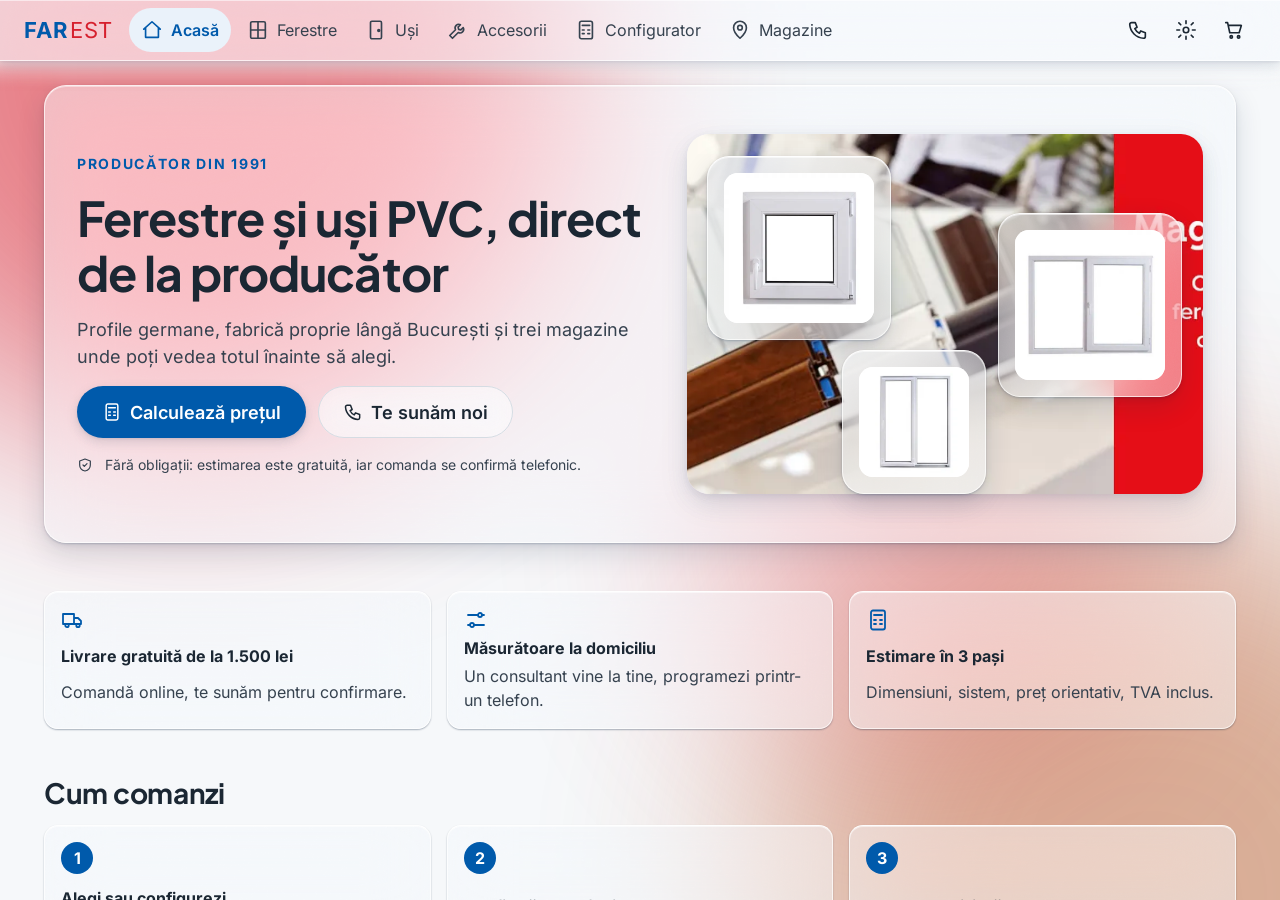
==== commit deb3dea5: "Merge pull-refresh: pull to refresh on touch screens; sw v47 Co-Authored-By: Claude Opus 5.5 <norepl" ====
--- a/mockup/index.html
+++ b/mockup/index.html
@@ -64,6 +64,7 @@
 <script defer src="js/ui/ambient.js"></script>
 <script defer src="js/ui/glass.js"></script>
 <script defer src="js/ui/chrome.js"></script>
+<script defer src="js/ui/pull.js"></script>
 <script defer src="js/ui/motion.js"></script>
 <script defer src="js/ui/toast.js"></script>
 <script defer src="js/ui/overlay.js"></script>
--- a/mockup/css/chrome.css
+++ b/mockup/css/chrome.css
@@ -3,3 +3,14 @@
 html[data-bars="hidden"] #top { transform: translateY(-110%); opacity: 0; pointer-events: none; }
 html[data-bars="hidden"][data-nav="tabs"] #tabs { transform: translateY(110%); opacity: 0; pointer-events: none; }
 @media (prefers-reduced-motion: reduce) { #top, #tabs { transition: none !important; } }
+
+/* Pull to refresh (js/ui/pull.js): #frame scrolls, so the browser's own gesture and bounce are replaced by this indicator */
+#frame { overscroll-behavior-y: none; }
+.pull { position: fixed; top: calc(var(--top-h) - 48px); left: 50%; z-index: calc(var(--z-nav) + 1); width: 44px; height: 44px; margin-left: -22px;
+  display: grid; place-items: center; border-radius: 50%; color: var(--text-2); opacity: 0; pointer-events: none;
+  transform: translateY(var(--pull, 0px)) rotate(calc(var(--p, 0) * 270deg)); transition: transform var(--dur-2) var(--ease), opacity var(--dur-2) var(--ease); }
+.pull[data-active] { opacity: var(--p); transition: none; }
+.pull[data-ready], .pull[data-state="loading"] { color: var(--brand); opacity: 1; }
+.pull[data-state="loading"] svg { animation: pull-spin .8s linear infinite; }
+@keyframes pull-spin { to { transform: rotate(360deg); } }
+@media (prefers-reduced-motion: reduce) { .pull, .pull svg { transition: none !important; animation: none !important; } }
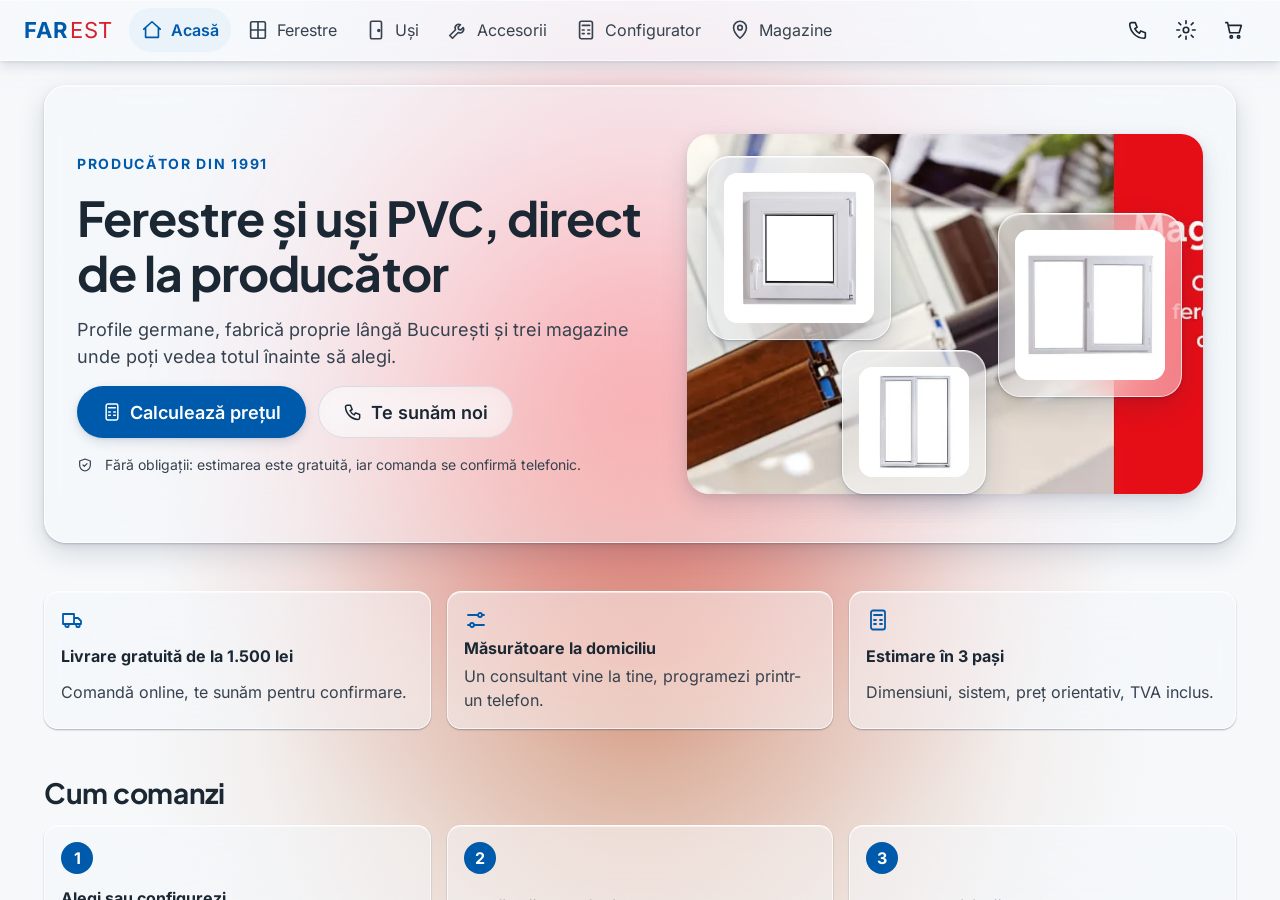
==== commit b0b92c92: "Skip boot-data preloads on Safari (fetched twice there); 24px tap area for prose links; sw v51 Co-Au" ====
--- a/mockup/index.html
+++ b/mockup/index.html
@@ -13,13 +13,8 @@
 d.dataset.layout=l;d.dataset.eff=e;d.dataset.nav=e==='compact'?'tabs':'bar';d.style.setProperty('--cols',{compact:1,regular:2,wide:3}[e]);d.style.setProperty('--frame-w',l==='auto'?'100%':W[l]+'px');})();</script>
 <link rel="manifest" href="manifest.webmanifest">
 <!-- boot data (FE.config.content, read by FE.loadAll): fetched in parallel with the scripts instead of after them -->
-<link rel="preload" href="content/products.csv" as="fetch" crossorigin>
-<link rel="preload" href="content/configurator.json" as="fetch" crossorigin>
-<link rel="preload" href="content/api-contract.json" as="fetch" crossorigin>
-<link rel="preload" href="content/shops.yaml" as="fetch" crossorigin>
-<link rel="preload" href="content/offers.json" as="fetch" crossorigin>
-<link rel="preload" href="content/faq.yaml" as="fetch" crossorigin>
-<link rel="preload" href="content/site-images.yaml" as="fetch" crossorigin>
+<script>/* Safari (WebKit) does not reuse fetch preloads for fetch() and downloads them twice, so they are added only elsewhere */
+if(!/^Apple/.test(navigator.vendor))['products.csv','configurator.json','api-contract.json','shops.yaml','offers.json','faq.yaml','site-images.yaml'].forEach(function(f){var l=document.createElement('link');l.rel='preload';l.as='fetch';l.crossOrigin='';l.href='content/'+f;document.head.appendChild(l);});</script>
 <link rel="icon" href="icons/icon.svg" type="image/svg+xml">
 <link rel="apple-touch-icon" href="icons/icon.svg">
 <link rel="stylesheet" href="css/fonts.css">
--- a/mockup/css/tokens.css
+++ b/mockup/css/tokens.css
@@ -20,9 +20,9 @@
   --r-sm: 8px; --r-md: 14px; --r-lg: 22px; --r-pill: 999px;
   --hit: 44px;
   /* blur levels */
-  --blur-1: 14px; --blur-2: 34px; --blur-3: 60px; --blur-ambient: 110px;
+  --blur-1: 14px; --blur-2: 34px; --blur-3: 60px;
   /* motion */
-  --dur-1: 120ms; --dur-2: 220ms; --dur-3: 420ms; --dur-ambient: 3200ms; --dur-bars: 900ms;
+  --dur-1: 120ms; --dur-2: 220ms; --dur-3: 420ms; --dur-ambient: 5200ms; --dur-bars: 900ms;
   --ease: cubic-bezier(.2,.8,.2,1); --ease-ambient: cubic-bezier(.45,0,.25,1);
   /* z layers; overlays add --depth */
   --z-nav: 20; --z-overlay: 100; --z-toast: 1000;
--- a/mockup/css/surfaces.css
+++ b/mockup/css/surfaces.css
@@ -1,12 +1,14 @@
-/* Ambient layer: blurred colour fields that follow the context (route, product colour, picture). */
+/* Ambient layer: soft radial colour fields (gradients, no blur filter) that follow the context (route, product colour, picture). */
 .ambient { position: fixed; inset: 0; z-index: -1; overflow: hidden; pointer-events: none; }
 /* the colours change at once on :root (one style pass) and glide only on the three light blobs: a transition of an inherited
    property on :root would restyle every element on every frame for --dur-ambient */
+.ambient i { --glow-a: radial-gradient(closest-side, var(--amb-a), color-mix(in srgb, var(--amb-a) 45%, transparent) 45%, color-mix(in srgb, var(--amb-a) 12%, transparent) 75%, transparent);
+  --glow-b: radial-gradient(closest-side, var(--amb-b), color-mix(in srgb, var(--amb-b) 45%, transparent) 45%, color-mix(in srgb, var(--amb-b) 12%, transparent) 75%, transparent); }
 .ambient i { transition: --amb-a var(--dur-ambient) var(--ease-ambient), --amb-b var(--dur-ambient) var(--ease-ambient); }
-.ambient i { position: absolute; width: 60vmax; height: 60vmax; border-radius: 50%; filter: blur(var(--blur-ambient)); opacity: var(--amb-opacity); }
-.ambient i:nth-child(1) { background: var(--amb-a); top: -25vmax; left: -15vmax; }
-.ambient i:nth-child(2) { background: var(--amb-b); bottom: -30vmax; right: -20vmax; }
-.ambient i:nth-child(3) { background: var(--amb-a); width: 35vmax; height: 35vmax; top: 35%; left: 55%; opacity: calc(var(--amb-opacity) * .5); }
+.ambient i { position: absolute; width: 80vmax; height: 80vmax; opacity: var(--amb-opacity); }
+.ambient i:nth-child(1) { background: var(--glow-a); top: calc(42% - 40vmax); left: calc(50% - 40vmax); }
+.ambient i:nth-child(2) { background: var(--glow-b); top: calc(78% - 40vmax); left: calc(50% - 40vmax); }
+.ambient i:nth-child(3) { background: var(--glow-a); width: 50vmax; height: 50vmax; top: calc(50% - 25vmax); left: calc(50% - 25vmax); opacity: calc(var(--amb-opacity) * .5); }
 :root[data-ambient="off"] .ambient { display: none; }
 
 /* Frosted acrylic: sheen gradient over a translucent fill, heavy blur + saturation, grain, light edge, inner glow, elevation. */
--- a/mockup/css/components.css
+++ b/mockup/css/components.css
@@ -138,6 +138,8 @@
 .prose h2 { font-size: var(--fs-xl); margin: var(--s-4) 0 var(--s-2); } .prose h2:first-child { margin-top: 0; }
 .prose p, .prose ul, .prose ol, .prose blockquote { margin: 0 0 var(--s-3); } .prose ul, .prose ol { padding-left: var(--s-5); }
 .prose blockquote { padding: var(--s-3) var(--s-4); border-left: 4px solid var(--brand); background: var(--brand-soft); border-radius: var(--r-sm); }
+/* inline links: 2px of vertical padding brings the tap area to 24px without moving the line */
+.prose a { padding-block: 2px; }
 .prose-page { padding: var(--s-6); border-radius: var(--r-lg); max-width: 760px; display: grid; gap: var(--s-4); }
 .faq { display: grid; gap: var(--s-2); }
 .faq details { border-radius: var(--r-md); padding: 0 var(--s-4); }
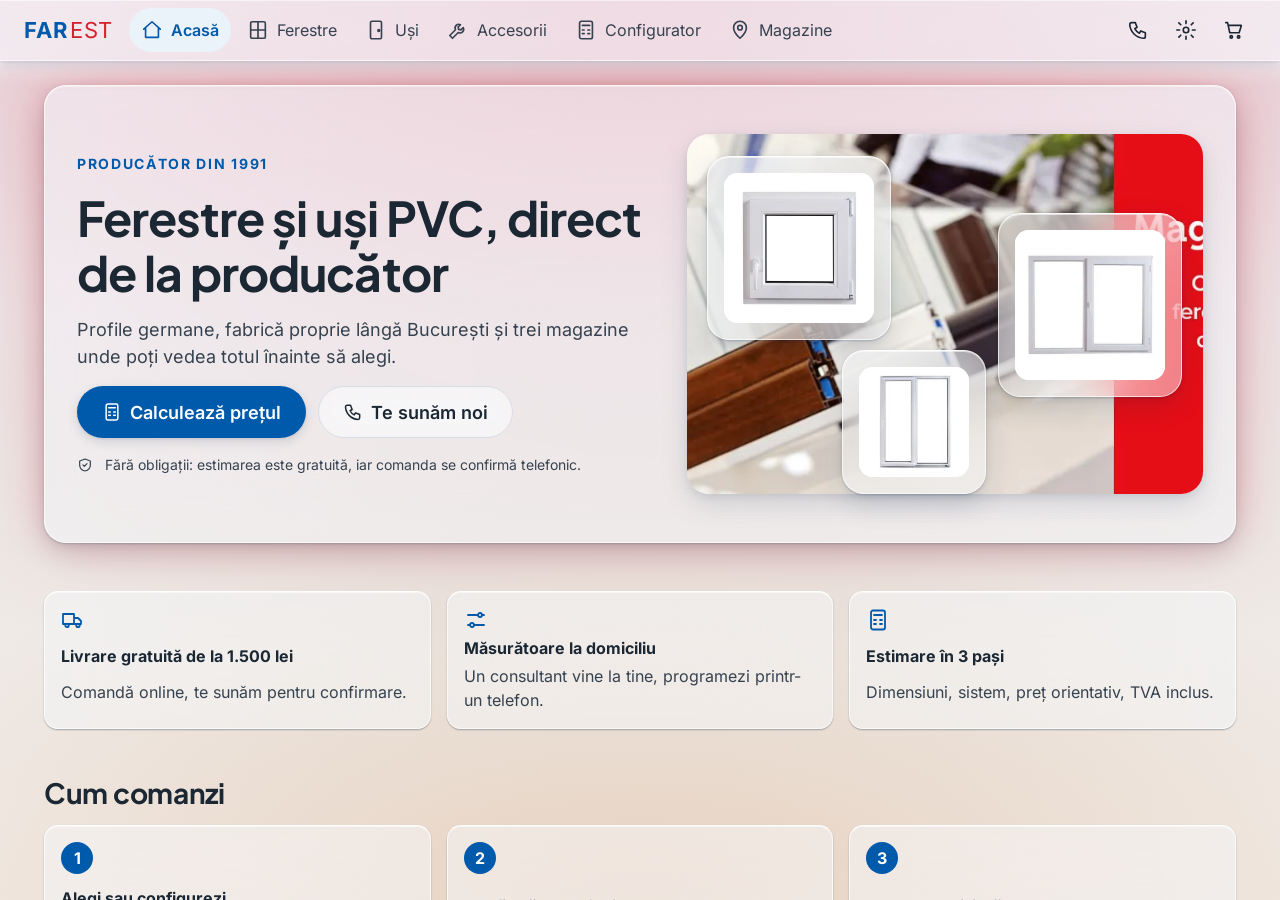
==== commit d50cd385: "Merge ambient-shadows: balanced palette, dark shadows, quick theme switch, flat style; sw v53 Co-Aut" ====
--- a/mockup/index.html
+++ b/mockup/index.html
@@ -10,7 +10,7 @@
 <script>/* before the first paint: the attributes applyEnv() (js/app.js) sets from data/config.js layouts, so the frame, header and tab bar are laid out once and do not move when the app boots */
 (function(){var d=document.documentElement,s={};try{s=JSON.parse(localStorage.getItem('farest.mock.v1'))||{}}catch(e){}
 var w=innerWidth,l=s.layout||'auto',e=l!=='auto'?l:w>=1100?'wide':w>=700?'regular':'compact',W={compact:420,regular:860,wide:1280};
-d.dataset.layout=l;d.dataset.eff=e;d.dataset.nav=e==='compact'?'tabs':'bar';d.style.setProperty('--cols',{compact:1,regular:2,wide:3}[e]);d.style.setProperty('--frame-w',l==='auto'?'100%':W[l]+'px');})();</script>
+d.dataset.layout=l;d.dataset.eff=e;d.dataset.nav=e==='compact'?'tabs':'bar';d.style.setProperty('--cols',{compact:1,regular:2,wide:3}[e]);d.style.setProperty('--frame-w',l==='auto'?'100%':W[l]+'px');if(s.surface==='flat'||(s.surface!=='glass'&&s.slow))d.setAttribute('data-flat','');})();</script>
 <link rel="manifest" href="manifest.webmanifest">
 <!-- boot data (FE.config.content, read by FE.loadAll): fetched in parallel with the scripts instead of after them -->
 <script>/* Safari (WebKit) does not reuse fetch preloads for fetch() and downloads them twice, so they are added only elsewhere */
--- a/mockup/css/tokens.css
+++ b/mockup/css/tokens.css
@@ -41,7 +41,7 @@
   --acr-tint: rgb(0 90 171 / .06);
   --scrim: rgb(14 24 36 / .38);
   --shadow-rgb: 16 40 70; --shadow-a: .14;
-  --amb-opacity: .6;
+  --amb-opacity: .6; --amb-n: #c9c0b4;
   --noise-opacity: .16;
 }
 :root[data-theme="dark"] {
@@ -54,7 +54,7 @@
   --acr-tint: rgb(90 168 240 / .08);
   --scrim: rgb(0 0 0 / .55);
   --shadow-rgb: 0 0 0; --shadow-a: .5;
-  --amb-opacity: .45;
+  --amb-opacity: .45; --amb-n: #4b4640;
   --noise-opacity: .2;
   --ok: #7fdc9a; --warn: #e0b04a; --err: #ff8a80; --logo-red: #ff9aa2;
 }
--- a/mockup/css/base.css
+++ b/mockup/css/base.css
@@ -17,4 +17,6 @@
 .row { display: flex; gap: var(--s-3); align-items: center; flex-wrap: wrap; }
 .stack { display: grid; gap: var(--s-4); }
 .spread { justify-content: space-between; }
+/* theme switch (js/app.js applyEnv): every transition runs short, so panes with long ambient glides follow the scheme at once */
+:root[data-switching] *, :root[data-switching] *::before, :root[data-switching] *::after { transition-duration: var(--dur-2) !important; transition-delay: 0s !important; }
 @media (prefers-reduced-motion: reduce) { *, *::before, *::after { transition-duration: 1ms !important; animation-duration: 1ms !important; } }
--- a/mockup/css/surfaces.css
+++ b/mockup/css/surfaces.css
@@ -1,14 +1,13 @@
-/* Ambient layer: soft radial colour fields (gradients, no blur filter) that follow the context (route, product colour, picture). */
+/* Ambient layer: a soft wash over the whole page in the context colours (route, product colour, picture in view): the first colour
+   from the top, the second (the other temperature) from the bottom, a neutral stone in the middle so text keeps its contrast. Gradients only, no blur filter. */
 .ambient { position: fixed; inset: 0; z-index: -1; overflow: hidden; pointer-events: none; }
-/* the colours change at once on :root (one style pass) and glide only on the three light blobs: a transition of an inherited
+/* the colours change at once on :root (one style pass) and glide only on the three layers: a transition of an inherited
    property on :root would restyle every element on every frame for --dur-ambient */
-.ambient i { --glow-a: radial-gradient(closest-side, var(--amb-a), color-mix(in srgb, var(--amb-a) 45%, transparent) 45%, color-mix(in srgb, var(--amb-a) 12%, transparent) 75%, transparent);
-  --glow-b: radial-gradient(closest-side, var(--amb-b), color-mix(in srgb, var(--amb-b) 45%, transparent) 45%, color-mix(in srgb, var(--amb-b) 12%, transparent) 75%, transparent); }
 .ambient i { transition: --amb-a var(--dur-ambient) var(--ease-ambient), --amb-b var(--dur-ambient) var(--ease-ambient); }
-.ambient i { position: absolute; width: 80vmax; height: 80vmax; opacity: var(--amb-opacity); }
-.ambient i:nth-child(1) { background: var(--glow-a); top: calc(42% - 40vmax); left: calc(50% - 40vmax); }
-.ambient i:nth-child(2) { background: var(--glow-b); top: calc(78% - 40vmax); left: calc(50% - 40vmax); }
-.ambient i:nth-child(3) { background: var(--glow-a); width: 50vmax; height: 50vmax; top: calc(50% - 25vmax); left: calc(50% - 25vmax); opacity: calc(var(--amb-opacity) * .5); }
+.ambient i { position: absolute; inset: 0; opacity: var(--amb-opacity); }
+.ambient i:nth-child(1) { background: radial-gradient(130% 75% at 50% 0%, color-mix(in srgb, var(--amb-a) 70%, transparent), color-mix(in srgb, var(--amb-a) 22%, transparent) 55%, transparent 100%); }
+.ambient i:nth-child(2) { background: radial-gradient(130% 70% at 50% 100%, color-mix(in srgb, var(--amb-b) 65%, transparent), color-mix(in srgb, var(--amb-b) 18%, transparent) 55%, transparent 100%); }
+.ambient i:nth-child(3) { background: radial-gradient(120% 60% at 50% 50%, color-mix(in srgb, var(--amb-n) 45%, transparent), transparent 80%); }
 :root[data-ambient="off"] .ambient { display: none; }
 
 /* Frosted acrylic: sheen gradient over a translucent fill, heavy blur + saturation, grain, light edge, inner glow, elevation. */
--- a/mockup/css/components.css
+++ b/mockup/css/components.css
@@ -154,7 +154,7 @@
 :root[data-theme="dark"] .photo { filter: brightness(.93); }
 .clamp { display: -webkit-box; -webkit-line-clamp: 2; -webkit-box-orient: vertical; overflow: hidden; }
 .long { font-size: var(--fs-xl); }
-.photo-plate { display: grid; place-items: center; background: #fff; border-radius: var(--r-md); padding: var(--s-3); box-shadow: var(--e-2); }
+.photo-plate { display: grid; place-items: center; background: #fff; border-radius: var(--r-md); padding: var(--s-3); box-shadow: var(--e-2), var(--glow, 0 0 transparent); }
 .photo-plate .photo, .pdp-art .photo { max-height: 440px; width: auto; max-width: 100%; box-shadow: none; }
 .pdp-art { gap: var(--s-3); align-content: start; }
 .thumbs { display: flex; gap: var(--s-2); flex-wrap: wrap; justify-content: center; }
--- a/mockup/css/glass.css
+++ b/mockup/css/glass.css
@@ -1,6 +1,15 @@
 /* Frosted glass: opaque enough to read as a slab, with a hairline edge. An edge light follows the pointer or finger: it brightens the
    rim of the card nearest to it, with a soft glow, and fades in over 200ms and out over 800ms (data-lit marks the lit cards; no snap when the pointer leaves, exits the window or a touch ends) (--mx, --my, --glint set by js/ui/glass.js). */
 @property --glint { syntax: "<number>"; inherits: true; initial-value: 0; }
+/* blend with the ambient light: acrylic panes show the wash through their backdrop blur; mica panes (no blur) carry --tint-k of the ambient
+   colour, gliding with it. In auto mode the photo section the light follows (data-glow) casts a soft, centred halo in its own photo's colour
+   (--glow-c, set once per element by js/ui/ambient.js, so hovering elsewhere does not recolour it). Light scheme only: on dark a lit halo
+   reads as a bright shadow. --glow does not inherit, so nested cards stay plain. */
+@property --glow { syntax: "*"; inherits: false; }
+:root { --tint-k: 8%; --glow-k: 45%; }
+:root[data-theme="dark"] { --tint-k: 11%; --glow-k: 0%; }
+:root[data-ambient="off"] { --tint-k: 0%; --glow-k: 0%; }
+[data-glow] { --glow: 0 0 52px -10px color-mix(in srgb, var(--glow-c, transparent) var(--glow-k), transparent); }
 :root { --rim-w: 1.2px; --edge-lit: 60 140 230; --edge-reach: 170px;
   --acr-bg: rgb(255 255 255 / .50); --acr-bg-strong: rgb(255 255 255 / .70); --frost-a: rgb(255 255 255 / .58); --frost-b: rgb(255 255 255 / .14); }
 :root[data-theme="dark"] { --edge-lit: 215 235 255;
@@ -18,7 +27,7 @@
   --glass-contact: 0 1px 2px rgb(0 0 0 / .5); }
 
 .acrylic { --fill: var(--glass-fill); --blur: var(--glass-blur);
-  --glass-shadow: var(--glass-contact), var(--elev, var(--e-2)), inset 0 1px 0 var(--glass-hi);
+  --glass-shadow: var(--glass-contact), var(--elev, var(--e-2)), var(--glow, 0 0 transparent), inset 0 1px 0 var(--glass-hi);
   transition: --glint 800ms ease-out, box-shadow var(--dur-2) var(--ease), transform var(--dur-2) var(--ease);
   border-color: var(--glass-rim-t) var(--glass-rim) var(--glass-rim) var(--glass-rim);
   background: var(--fill);
@@ -43,12 +52,12 @@
 
 /* mica: large, quiet surfaces (configurator panels, bands, footer) are a static tinted pane: no backdrop blur (cheap, steady), the same grain and 1px rim,
    a soft shadow, no edge light. Acrylic stays on the bars, popovers, sheets and cards. Screen only (print keeps its own rules); the corporate skin stays flat. */
-:root { --mica-grain: url("data:image/svg+xml,%3Csvg xmlns='http://www.w3.org/2000/svg' width='160' height='160'%3E%3Cfilter id='n'%3E%3CfeTurbulence type='fractalNoise' baseFrequency='1.15' numOctaves='3' stitchTiles='stitch'/%3E%3CfeColorMatrix values='0 0 0 0 1 0 0 0 0 1 0 0 0 0 1 0 0 0 .9 0'/%3E%3C/filter%3E%3Crect width='100%25' height='100%25' filter='url(%23n)'/%3E%3C/svg%3E"); --mica-fill: rgb(238 244 250 / .62); --mica-shadow: 0 1px 2px rgb(var(--shadow-rgb) / .1), 0 8px 24px rgb(var(--shadow-rgb) / .08); }
-:root[data-theme="dark"] { --mica-fill: rgb(18 27 38 / .58); --mica-shadow: 0 1px 2px rgb(0 0 0 / .4), 0 8px 24px rgb(0 0 0 / .25); }
+:root { --mica-grain: url("data:image/svg+xml,%3Csvg xmlns='http://www.w3.org/2000/svg' width='160' height='160'%3E%3Cfilter id='n'%3E%3CfeTurbulence type='fractalNoise' baseFrequency='1.15' numOctaves='3' stitchTiles='stitch'/%3E%3CfeColorMatrix values='0 0 0 0 1 0 0 0 0 1 0 0 0 0 1 0 0 0 .9 0'/%3E%3C/filter%3E%3Crect width='100%25' height='100%25' filter='url(%23n)'/%3E%3C/svg%3E"); --mica-fill: color-mix(in srgb, rgb(238 244 250 / .62), color-mix(in srgb, var(--amb-a), var(--amb-n) 40%) var(--tint-k)); --mica-shadow: 0 1px 2px rgb(var(--shadow-rgb) / .1), 0 8px 24px rgb(var(--shadow-rgb) / .08); }
+:root[data-theme="dark"] { --mica-fill: color-mix(in srgb, rgb(18 27 38 / .58), color-mix(in srgb, var(--amb-a), var(--amb-n) 40%) var(--tint-k)); --mica-shadow: 0 1px 2px rgb(0 0 0 / .4), 0 8px 24px rgb(0 0 0 / .25); }
 @media screen {
   html:not([data-skin="corporate"]) :is(.cfg-sec, .cfg-panel, .cfg-review, .cfg-project, .cfg-sum, .prose-band, .split-band, .prose-page, .aside).acrylic,
-  html:not([data-skin="corporate"]) .foot { background: var(--mica-fill); -webkit-backdrop-filter: none; backdrop-filter: none; transition: none;
-    border: 1px solid var(--glass-rim); border-top-color: var(--glass-rim-t); box-shadow: var(--mica-shadow), inset 0 1px 0 var(--glass-hi); }
+  html:not([data-skin="corporate"]) .foot { background: var(--mica-fill); -webkit-backdrop-filter: none; backdrop-filter: none; transition: background-color var(--dur-ambient) var(--ease-ambient), box-shadow var(--dur-3) var(--ease);
+    border: 1px solid var(--glass-rim); border-top-color: var(--glass-rim-t); box-shadow: var(--mica-shadow), var(--glow, 0 0 transparent), inset 0 1px 0 var(--glass-hi); }
   html:not([data-skin="corporate"]) :is(.cfg-sec, .cfg-panel, .cfg-review, .cfg-project, .cfg-sum, .prose-band, .split-band, .prose-page, .aside).acrylic::after { display: none; }
   html:not([data-skin="corporate"]) .foot { position: relative; isolation: isolate; box-sizing: border-box; width: min(1240px - 2 * var(--s-5), 100% - 2 * var(--s-5)); border-radius: var(--r-lg); margin-bottom: var(--s-5); padding: var(--s-5); }
   html[data-eff="compact"]:not([data-skin="corporate"]) .foot { width: calc(100% - 2 * var(--s-4)); margin-bottom: var(--s-4); padding: var(--s-4); }
@@ -80,6 +89,13 @@
 }
 @media (prefers-reduced-motion: reduce) { #frame::before, #frame::after { transition: none !important; } }
 
+/* flat style (data-flat, js/app.js: chosen, or auto on devices without backdrop-filter, asking for less transparency, or drawing slowly):
+   solid panes, no blur, grain, sheen, edge light or scroll fades; the ambient wash and the mica tint stay (cheap gradients) */
+:root[data-flat] :is(.acrylic, .acrylic.thick, .top.acrylic, .tabs.acrylic, .panel.acrylic) { background: var(--surface); -webkit-backdrop-filter: none; backdrop-filter: none; border-color: var(--line); }
+:root[data-flat] .acrylic::before, :root[data-flat] .acrylic::after { display: none; }
+:root[data-flat] #frame::before, :root[data-flat] #frame::after { display: none !important; }
+:root[data-flat] :is(.acrylic, .foot) { --mica-fill: var(--surface); }
+
 /* no transparency wanted, or more contrast: solid fill, no blur, no sheen */
 @media (prefers-reduced-transparency: reduce), (prefers-contrast: more) {
   .acrylic, .acrylic.thick, .top.acrylic, .tabs.acrylic { background: var(--surface); -webkit-backdrop-filter: none; backdrop-filter: none; border-color: var(--line); }
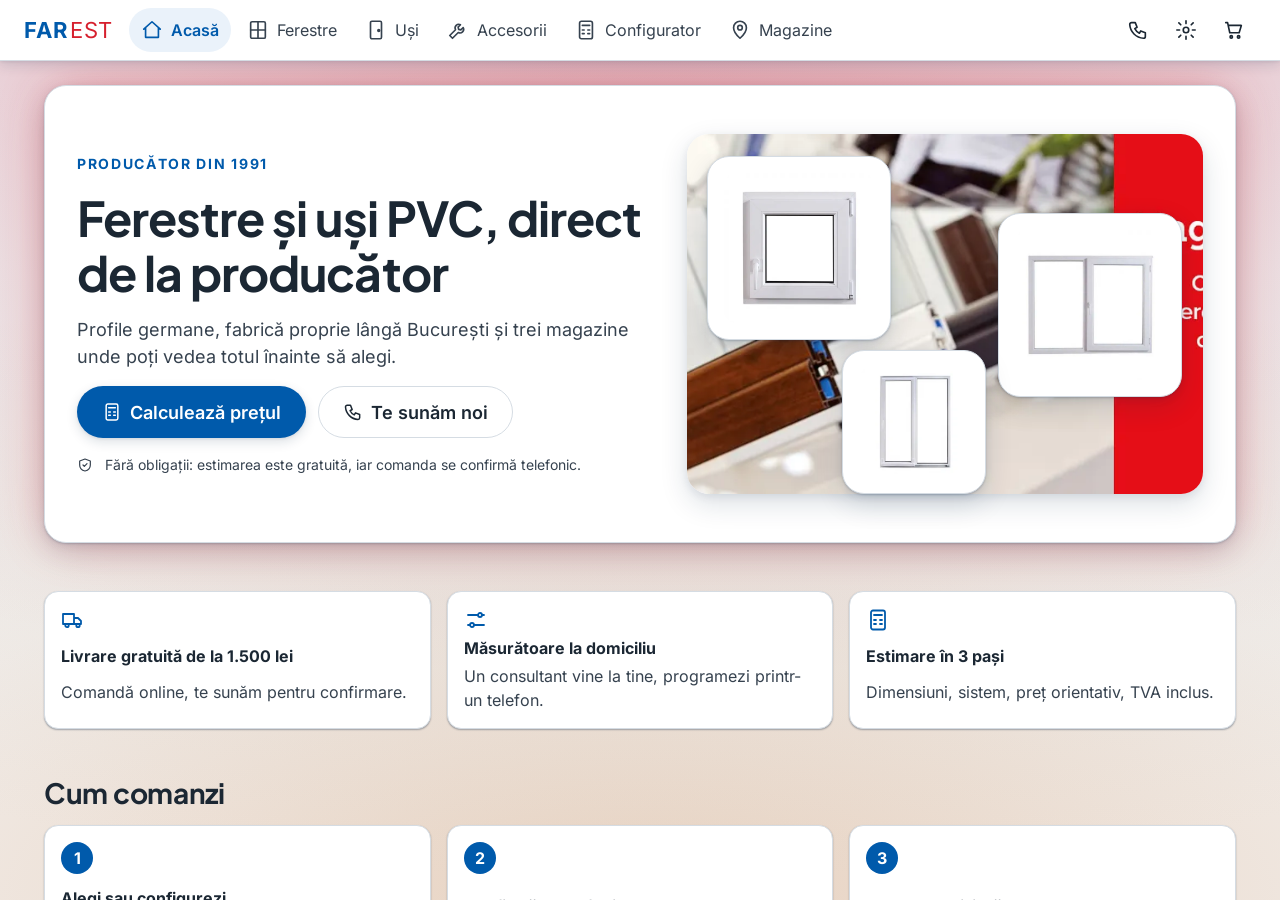
==== commit 61a73517: "Merge flat-probe: better glass/flat detection; sw v54 Co-Authored-By: Claude Opus 5.5 <noreply@anthr" ====
--- a/mockup/index.html
+++ b/mockup/index.html
@@ -10,7 +10,7 @@
 <script>/* before the first paint: the attributes applyEnv() (js/app.js) sets from data/config.js layouts, so the frame, header and tab bar are laid out once and do not move when the app boots */
 (function(){var d=document.documentElement,s={};try{s=JSON.parse(localStorage.getItem('farest.mock.v1'))||{}}catch(e){}
 var w=innerWidth,l=s.layout||'auto',e=l!=='auto'?l:w>=1100?'wide':w>=700?'regular':'compact',W={compact:420,regular:860,wide:1280};
-d.dataset.layout=l;d.dataset.eff=e;d.dataset.nav=e==='compact'?'tabs':'bar';d.style.setProperty('--cols',{compact:1,regular:2,wide:3}[e]);d.style.setProperty('--frame-w',l==='auto'?'100%':W[l]+'px');if(s.surface==='flat'||(s.surface!=='glass'&&s.slow))d.setAttribute('data-flat','');})();</script>
+d.dataset.layout=l;d.dataset.eff=e;d.dataset.nav=e==='compact'?'tabs':'bar';d.style.setProperty('--cols',{compact:1,regular:2,wide:3}[e]);d.style.setProperty('--frame-w',l==='auto'?'100%':W[l]+'px');if(s.surface==='flat'||(s.surface!=='glass'&&s.slowUntil>Date.now()))d.setAttribute('data-flat','');})();</script>
 <link rel="manifest" href="manifest.webmanifest">
 <!-- boot data (FE.config.content, read by FE.loadAll): fetched in parallel with the scripts instead of after them -->
 <script>/* Safari (WebKit) does not reuse fetch preloads for fetch() and downloads them twice, so they are added only elsewhere */
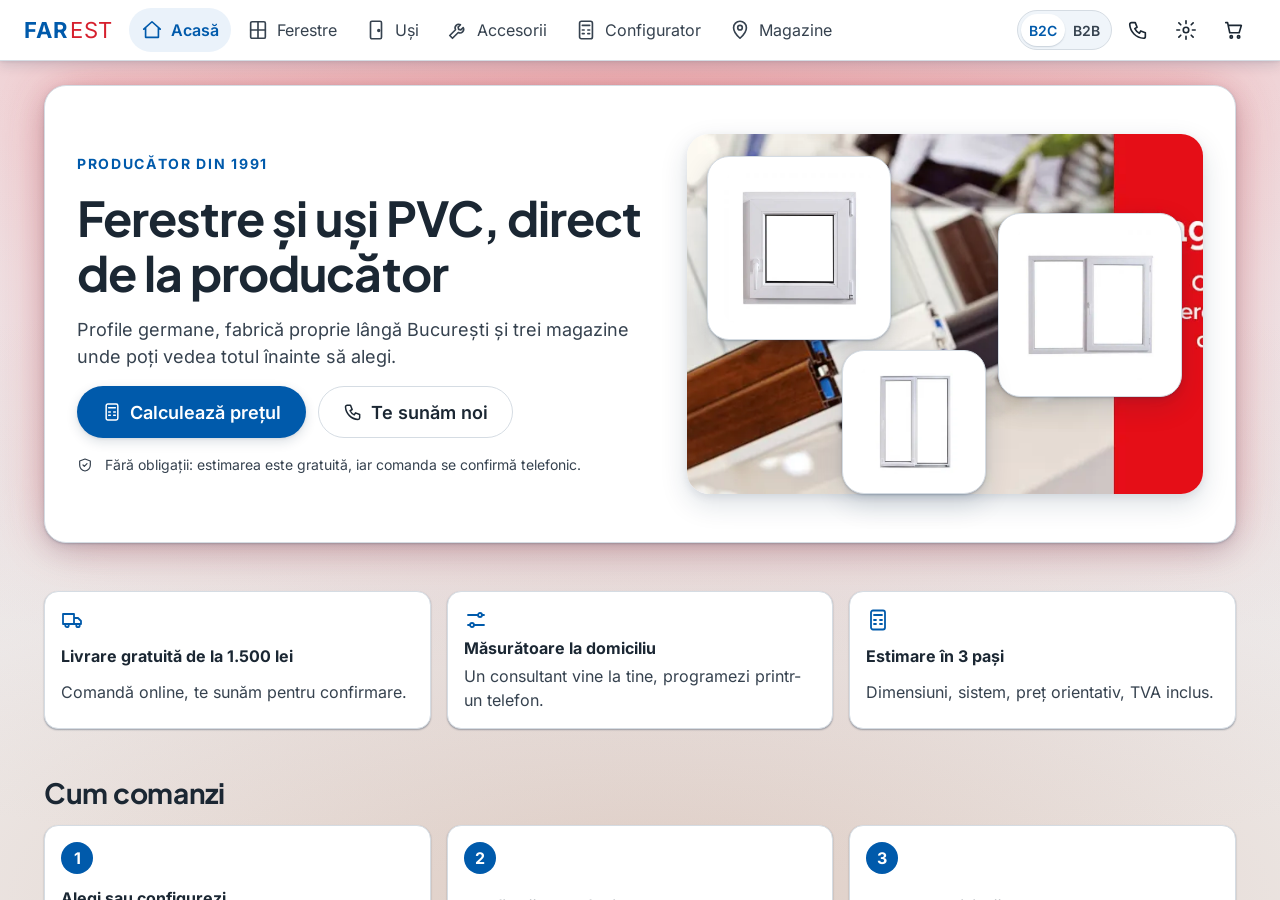
==== commit ef60eae6: "B2B segment: B2C | B2B switch (header, Settings, ?b2b links), prices without VAT, B2B home, volume q" ====
--- a/mockup/index.html
+++ b/mockup/index.html
@@ -1,5 +1,5 @@
 <!doctype html>
-<html lang="ro" data-ambient="on">
+<html lang="ro" data-ambient="on" data-segment="b2c">
 <head>
 <meta charset="utf-8">
 <meta name="viewport" content="width=device-width, initial-scale=1">
@@ -10,7 +10,7 @@
 <script>/* before the first paint: the attributes applyEnv() (js/app.js) sets from data/config.js layouts, so the frame, header and tab bar are laid out once and do not move when the app boots */
 (function(){var d=document.documentElement,s={};try{s=JSON.parse(localStorage.getItem('farest.mock.v1'))||{}}catch(e){}
 var w=innerWidth,l=s.layout||'auto',e=l!=='auto'?l:w>=1100?'wide':w>=700?'regular':'compact',W={compact:420,regular:860,wide:1280};
-d.dataset.layout=l;d.dataset.eff=e;d.dataset.nav=e==='compact'?'tabs':'bar';d.style.setProperty('--cols',{compact:1,regular:2,wide:3}[e]);d.style.setProperty('--frame-w',l==='auto'?'100%':W[l]+'px');if(s.surface==='flat'||(s.surface!=='glass'&&s.slowUntil>Date.now()))d.setAttribute('data-flat','');})();</script>
+d.dataset.layout=l;d.dataset.eff=e;d.dataset.nav=e==='compact'?'tabs':'bar';d.style.setProperty('--cols',{compact:1,regular:2,wide:3}[e]);d.style.setProperty('--frame-w',l==='auto'?'100%':W[l]+'px');d.dataset.segment=/[?&]b2b(&|=|$)/.test(location.search)?'b2b':/[?&]b2c(&|=|$)/.test(location.search)?'b2c':s.segment||'b2c';if(s.surface==='flat'||(s.surface!=='glass'&&s.slowUntil>Date.now()))d.setAttribute('data-flat','');})();</script>
 <link rel="manifest" href="manifest.webmanifest">
 <!-- boot data (FE.config.content, read by FE.loadAll): fetched in parallel with the scripts instead of after them -->
 <script>/* Safari (WebKit) does not reuse fetch preloads for fetch() and downloads them twice, so they are added only elsewhere */
@@ -25,6 +25,7 @@
 <link rel="stylesheet" href="css/components.css">
 <link rel="stylesheet" href="css/overlays.css">
 <link rel="stylesheet" href="css/configurator.css">
+<link rel="stylesheet" href="css/trade.css">
 <link rel="stylesheet" href="css/glass.css">
 <link rel="stylesheet" href="css/chrome.css">
 <link rel="stylesheet" href="css/motion.css">
@@ -69,6 +70,7 @@
 <script defer src="js/cfg/draw.js"></script>
 <script defer src="js/cfg/projects.js"></script>
 <script defer src="js/views/pages.js"></script>
+<script defer src="js/views/trade.js"></script>
 <script defer src="js/views/configurator.js"></script>
 <script defer src="js/app.js"></script>
 </body>
--- a/mockup/css/tokens.css
+++ b/mockup/css/tokens.css
@@ -41,7 +41,7 @@
   --acr-tint: rgb(0 90 171 / .06);
   --scrim: rgb(14 24 36 / .38);
   --shadow-rgb: 16 40 70; --shadow-a: .14;
-  --amb-opacity: .6; --amb-n: #c9c0b4;
+  --amb-opacity: .6; --amb-grey: #c4c8cc;
   --noise-opacity: .16;
 }
 :root[data-theme="dark"] {
@@ -54,7 +54,7 @@
   --acr-tint: rgb(90 168 240 / .08);
   --scrim: rgb(0 0 0 / .55);
   --shadow-rgb: 0 0 0; --shadow-a: .5;
-  --amb-opacity: .45; --amb-n: #4b4640;
+  --amb-opacity: .45; --amb-grey: #45494e;
   --noise-opacity: .2;
   --ok: #7fdc9a; --warn: #e0b04a; --err: #ff8a80; --logo-red: #ff9aa2;
 }
--- a/mockup/css/surfaces.css
+++ b/mockup/css/surfaces.css
@@ -1,8 +1,10 @@
 /* Ambient layer: a soft wash over the whole page in the context colours (route, product colour, picture in view): the first colour
-   from the top, the second (the other temperature) from the bottom, a neutral stone in the middle so text keeps its contrast. Gradients only, no blur filter. */
+   from the top, its analogous neighbour from the bottom, a grey tinted with the first colour in the middle (one temperature throughout),
+   so text keeps its contrast. Gradients only, no blur filter. */
 .ambient { position: fixed; inset: 0; z-index: -1; overflow: hidden; pointer-events: none; }
 /* the colours change at once on :root (one style pass) and glide only on the three layers: a transition of an inherited
    property on :root would restyle every element on every frame for --dur-ambient */
+:root, .ambient i { --amb-n: color-mix(in oklab, var(--amb-a) 16%, var(--amb-grey)); } /* on .ambient i too, so it glides with --amb-a */
 .ambient i { transition: --amb-a var(--dur-ambient) var(--ease-ambient), --amb-b var(--dur-ambient) var(--ease-ambient); }
 .ambient i { position: absolute; inset: 0; opacity: var(--amb-opacity); }
 .ambient i:nth-child(1) { background: radial-gradient(130% 75% at 50% 0%, color-mix(in srgb, var(--amb-a) 70%, transparent), color-mix(in srgb, var(--amb-a) 22%, transparent) 55%, transparent 100%); }
--- a/mockup/css/layout.css
+++ b/mockup/css/layout.css
@@ -71,5 +71,5 @@
 html[data-nav="tabs"] .tabs { height: calc(var(--hit) + var(--s-2) + 1px + env(safe-area-inset-bottom)); }
 /* the bar is fixed (a sticky bar re-anchors as the content grows and was counted as a layout shift); its height is reserved at the end of the scroller */
 html[data-nav="tabs"] #frame { padding-bottom: var(--tabs-h); }
-/* the bars keep their natural height: with an explicit min-height above, a taller header (the corporate one) would otherwise be shrunk by the flex column and overlap the page */
+/* the bars keep their natural height: with an explicit min-height above, a taller header would otherwise be shrunk by the flex column and overlap the page */
 #top, #tabs { flex-shrink: 0; }
--- a/mockup/css/trade.css
+++ b/mockup/css/trade.css
@@ -0,0 +1,66 @@
+/* B2B segment (html[data-segment="b2b"], js/views/trade.js): the same app for companies, sober and denser. Cool neutrals and a steel-navy
+   brand, tighter radii and spacing, one type family, fuller panes with less blur, a quieter ambient light, spec tables instead of chips. */
+:root[data-segment="b2b"] {
+  --r-sm: 4px; --r-md: 6px; --r-lg: 10px; --r-pill: 6px; /* square-ish buttons, switches and badges */
+  --s-5: 1.25rem; --s-6: 1.5rem; --s-7: 2.25rem; --s-8: 3rem;
+  --font-display: var(--font); --fs-4xl: 2.5rem; --fs-3xl: 2rem; --fs-2xl: 1.5rem;
+  --glass-blur: 18px; --glass-blur-thick: 22px; --glass-sat: 1.1;
+}
+:root[data-segment="b2b"]:not([data-theme="dark"]) {
+  --brand: #1f4e79; --brand-strong: #173d60; --brand-soft: #e8eef4; --bg: #f2f4f6;
+  --glass-fill: rgb(247 249 251 / .8); --glass-fill-strong: rgb(248 250 252 / .88); --acr-tint: rgb(31 78 121 / .05);
+  --amb-opacity: .3;
+}
+:root[data-segment="b2b"][data-theme="dark"] {
+  --brand: #a9c8e6; --brand-strong: #bad4ee; --brand-soft: #16263a;
+  --glass-fill: rgb(17 25 34 / .76); --glass-fill-strong: rgb(13 20 28 / .84);
+  --amb-opacity: .26;
+}
+:root[data-segment="b2b"] .hero { background-image: none; }
+.t-hero .hero-copy { min-width: 0; }
+:root[data-segment="b2b"] h1, :root[data-segment="b2b"] h2 { letter-spacing: -.01em; }
+
+/* segment switch in the header: compact, never wraps */
+.top-actions { align-items: center; }
+.top-actions .seg { flex-wrap: nowrap; }
+.top-actions .seg-btn { min-height: 32px; padding: 0 var(--s-2); font-weight: 600; }
+@media (pointer: coarse) { .top-actions .seg-btn { min-height: 40px; min-width: 40px; } }
+/* narrow phones: the call button gives its place to the switch (the numbers stay in the footer and the call-back forms) */
+@media (max-width: 399px) { .top-actions [data-action="phone"] { display: none; } }
+@media (max-width: 359px) { .top { gap: var(--s-2); } .top-actions { gap: 0; } }
+
+/* catalogue cards: a small spec table instead of chips */
+.spec-mini { display: grid; grid-template-columns: repeat(auto-fit, minmax(64px, 1fr)); gap: 1px; margin: 0; width: 100%; border: 1px solid var(--line); border-radius: var(--r-sm); overflow: hidden; background: var(--line); }
+.spec-mini div { display: grid; padding: var(--s-1) var(--s-2); background: var(--surface); }
+.spec-mini dt { font-size: .75rem; color: var(--text-2); }
+.spec-mini dd { margin: 0; font-weight: 600; font-size: var(--fs-sm); font-variant-numeric: tabular-nums; }
+:root[data-segment="b2b"] .card-art { min-height: 160px; }
+:root[data-segment="b2b"] .card-art .photo { height: 160px; }
+:root[data-segment="b2b"] .card-body { gap: var(--s-2); padding: var(--s-3); }
+
+/* B2B home */
+.t-perks { list-style: none; margin: 0; padding: 0; display: flex; flex-wrap: wrap; gap: var(--s-2) var(--s-4); color: var(--text-2); font-size: var(--fs-sm); }
+.t-perks li { display: inline-flex; align-items: center; gap: var(--s-1); }
+.t-perks svg { color: var(--brand); }
+.t-figs { display: grid; gap: var(--s-2); padding: var(--s-4) var(--s-5); border-radius: var(--r-lg); }
+.t-figs dl { display: grid; grid-template-columns: repeat(auto-fit, minmax(140px, 1fr)); gap: var(--s-4); margin: 0; }
+.t-figs dt { font-size: var(--fs-sm); color: var(--text-2); }
+.t-figs dd { margin: 0; font-size: var(--fs-2xl); font-weight: 700; font-variant-numeric: tabular-nums; color: var(--brand); }
+.grid.t-who { grid-template-columns: repeat(var(--cols), minmax(0, 1fr)); }
+.t-band { display: grid; gap: var(--s-3); padding: var(--s-5); border-radius: var(--r-lg); }
+html[data-eff="compact"] .t-band { padding: var(--s-4); }
+html[data-eff="wide"] .t-steps { grid-template-columns: repeat(5, 1fr); }
+.t-scroll { overflow-x: auto; }
+.t-table { width: 100%; border-collapse: collapse; font-size: var(--fs-sm); font-variant-numeric: tabular-nums; }
+.t-table th, .t-table td { text-align: left; padding: var(--s-2) var(--s-3); border-bottom: 1px solid var(--line); white-space: nowrap; }
+.t-table thead th { color: var(--text-2); font-weight: 600; }
+.t-table tbody th { font-weight: 600; }
+.t-table .num { text-align: right; }
+.t-table td:last-child { text-align: right; }
+
+/* volume quote form: two columns where there is room */
+.t-fields { display: grid; gap: var(--s-3); }
+html:not([data-eff="compact"]) .t-fields { grid-template-columns: 1fr 1fr; }
+.t-form :is(input[type=email], input[type=number], textarea) { min-height: var(--hit); padding: 0 var(--s-3); border-radius: var(--r-sm); border: 1px solid var(--line); background: var(--acr-bg-strong); width: 100%; font: inherit; font-weight: 400; color: inherit; }
+.t-form textarea { padding: var(--s-2) var(--s-3); resize: vertical; }
+.t-form :is(input, select, textarea)[aria-invalid=true] { border-color: var(--err); }
--- a/mockup/css/glass.css
+++ b/mockup/css/glass.css
@@ -51,25 +51,25 @@
 :root[data-theme="dark"] .panel.acrylic { --glass-fill-strong: rgb(14 21 30 / .74); }
 
 /* mica: large, quiet surfaces (configurator panels, bands, footer) are a static tinted pane: no backdrop blur (cheap, steady), the same grain and 1px rim,
-   a soft shadow, no edge light. Acrylic stays on the bars, popovers, sheets and cards. Screen only (print keeps its own rules); the corporate skin stays flat. */
+   a soft shadow, no edge light. Acrylic stays on the bars, popovers, sheets and cards. Screen only (print keeps its own rules). */
 :root { --mica-grain: url("data:image/svg+xml,%3Csvg xmlns='http://www.w3.org/2000/svg' width='160' height='160'%3E%3Cfilter id='n'%3E%3CfeTurbulence type='fractalNoise' baseFrequency='1.15' numOctaves='3' stitchTiles='stitch'/%3E%3CfeColorMatrix values='0 0 0 0 1 0 0 0 0 1 0 0 0 0 1 0 0 0 .9 0'/%3E%3C/filter%3E%3Crect width='100%25' height='100%25' filter='url(%23n)'/%3E%3C/svg%3E"); --mica-fill: color-mix(in srgb, rgb(238 244 250 / .62), color-mix(in srgb, var(--amb-a), var(--amb-n) 40%) var(--tint-k)); --mica-shadow: 0 1px 2px rgb(var(--shadow-rgb) / .1), 0 8px 24px rgb(var(--shadow-rgb) / .08); }
 :root[data-theme="dark"] { --mica-fill: color-mix(in srgb, rgb(18 27 38 / .58), color-mix(in srgb, var(--amb-a), var(--amb-n) 40%) var(--tint-k)); --mica-shadow: 0 1px 2px rgb(0 0 0 / .4), 0 8px 24px rgb(0 0 0 / .25); }
 @media screen {
-  html:not([data-skin="corporate"]) :is(.cfg-sec, .cfg-panel, .cfg-review, .cfg-project, .cfg-sum, .prose-band, .split-band, .prose-page, .aside).acrylic,
-  html:not([data-skin="corporate"]) .foot { background: var(--mica-fill); -webkit-backdrop-filter: none; backdrop-filter: none; transition: background-color var(--dur-ambient) var(--ease-ambient), box-shadow var(--dur-3) var(--ease);
+  :is(.cfg-sec, .cfg-panel, .cfg-review, .cfg-project, .cfg-sum, .prose-band, .split-band, .prose-page, .aside).acrylic,
+  .foot { background: var(--mica-fill); -webkit-backdrop-filter: none; backdrop-filter: none; transition: background-color var(--dur-ambient) var(--ease-ambient), box-shadow var(--dur-3) var(--ease);
     border: 1px solid var(--glass-rim); border-top-color: var(--glass-rim-t); box-shadow: var(--mica-shadow), var(--glow, 0 0 transparent), inset 0 1px 0 var(--glass-hi); }
-  html:not([data-skin="corporate"]) :is(.cfg-sec, .cfg-panel, .cfg-review, .cfg-project, .cfg-sum, .prose-band, .split-band, .prose-page, .aside).acrylic::after { display: none; }
-  html:not([data-skin="corporate"]) .foot { position: relative; isolation: isolate; box-sizing: border-box; width: min(1240px - 2 * var(--s-5), 100% - 2 * var(--s-5)); border-radius: var(--r-lg); margin-bottom: var(--s-5); padding: var(--s-5); }
-  html[data-eff="compact"]:not([data-skin="corporate"]) .foot { width: calc(100% - 2 * var(--s-4)); margin-bottom: var(--s-4); padding: var(--s-4); }
+  :is(.cfg-sec, .cfg-panel, .cfg-review, .cfg-project, .cfg-sum, .prose-band, .split-band, .prose-page, .aside).acrylic::after { display: none; }
+  .foot { position: relative; isolation: isolate; box-sizing: border-box; width: min(1240px - 2 * var(--s-5), 100% - 2 * var(--s-5)); border-radius: var(--r-lg); margin-bottom: var(--s-5); padding: var(--s-5); }
+  html[data-eff="compact"] .foot { width: calc(100% - 2 * var(--s-4)); margin-bottom: var(--s-4); padding: var(--s-4); }
 }
 
 /* progressive blur: content scrolling under the sticky header (and above the tab bar on compact layouts) fades out softly instead of ending on a hard line.
    One thin fixed layer per bar, below it in z-order, pointer-events none: a backdrop blur whose strength is ramped by a mask, plus a tint fade to the page colour. It must be a
    sibling of the bar, not a child (a backdrop-filter inside another backdrop-filter sees nothing). --top-h and --tabs-h are measured by glass.js. */
 :root { --fade-tint: 246 248 250; --fade-h: 30px;
-  /* bar heights: the values the layout gives, so the layers never move when glass.js measures; corporate bars differ */
+  /* bar heights: the values the layout gives, so the layers never move when glass.js measures */
   --top-h: calc(var(--hit) + var(--s-4) + 1px); --tabs-h: calc(var(--hit) + var(--s-2) + 1px + env(safe-area-inset-bottom)); }
-html[data-skin="corporate"] { --top-h: 105px; } html[data-skin="corporate"][data-nav="tabs"] { --top-h: 73px; } :root[data-theme="dark"] { --fade-tint: 13 20 27; }
+:root[data-theme="dark"] { --fade-tint: 13 20 27; }
 @media screen {
   #frame::before, #frame::after { content: ""; display: none; position: fixed; left: 0; right: 0; height: var(--fade-h); pointer-events: none; z-index: calc(var(--z-nav) - 1);
     -webkit-backdrop-filter: blur(12px); backdrop-filter: blur(12px); transition: opacity var(--dur-bars) var(--ease-ambient), transform var(--dur-bars) var(--ease-ambient), visibility 0s; }
@@ -82,10 +82,6 @@
     transition: opacity var(--dur-bars) var(--ease-ambient), transform var(--dur-bars) var(--ease-ambient), visibility 0s linear var(--dur-bars); }
   html[data-bars="hidden"] #frame::before { transform: translateY(calc(var(--top-h) * -1.1)); }
   html[data-bars="hidden"][data-nav="tabs"] #frame::after { transform: translateY(calc(var(--tabs-h) * 1.1)); }
-  /* corporate: flat, a subtle shade only, no blur */
-  html[data-skin="corporate"] #frame::before, html[data-skin="corporate"] #frame::after { -webkit-backdrop-filter: none; backdrop-filter: none; --fade-h: 16px; }
-  html[data-skin="corporate"] #frame::before { background: linear-gradient(to bottom, rgb(15 30 50 / .1), transparent); -webkit-mask-image: none; mask-image: none; }
-  html[data-skin="corporate"][data-nav="tabs"] #frame::after { background: linear-gradient(to top, rgb(15 30 50 / .1), transparent); -webkit-mask-image: none; mask-image: none; }
 }
 @media (prefers-reduced-motion: reduce) { #frame::before, #frame::after { transition: none !important; } }
 
--- a/mockup/css/motion.css
+++ b/mockup/css/motion.css
@@ -3,7 +3,7 @@
   ::view-transition-old(root), ::view-transition-new(root) { animation-duration: 200ms; animation-timing-function: cubic-bezier(.2, .8, .2, 1); }
   ::view-transition-group(product-img) { animation-duration: 280ms; animation-timing-function: cubic-bezier(.2, .8, .2, 1); }
   ::view-transition-old(product-img), ::view-transition-new(product-img) { height: 100%; object-fit: contain; }
-  .btn:active, .card:active, .tile:active, .offer:active, .cfg-card:active, .seg-btn:active, .icon-btn:active, .tab:active, .c-tile:active, .c-sys:active { transform: scale(.98); }
+  .btn:active, .card:active, .tile:active, .offer:active, .cfg-card:active, .seg-btn:active, .icon-btn:active, .tab:active { transform: scale(.98); }
 }
 @media (prefers-reduced-motion: reduce) {
   ::view-transition-group(*), ::view-transition-old(*), ::view-transition-new(*) { animation: none !important; }
